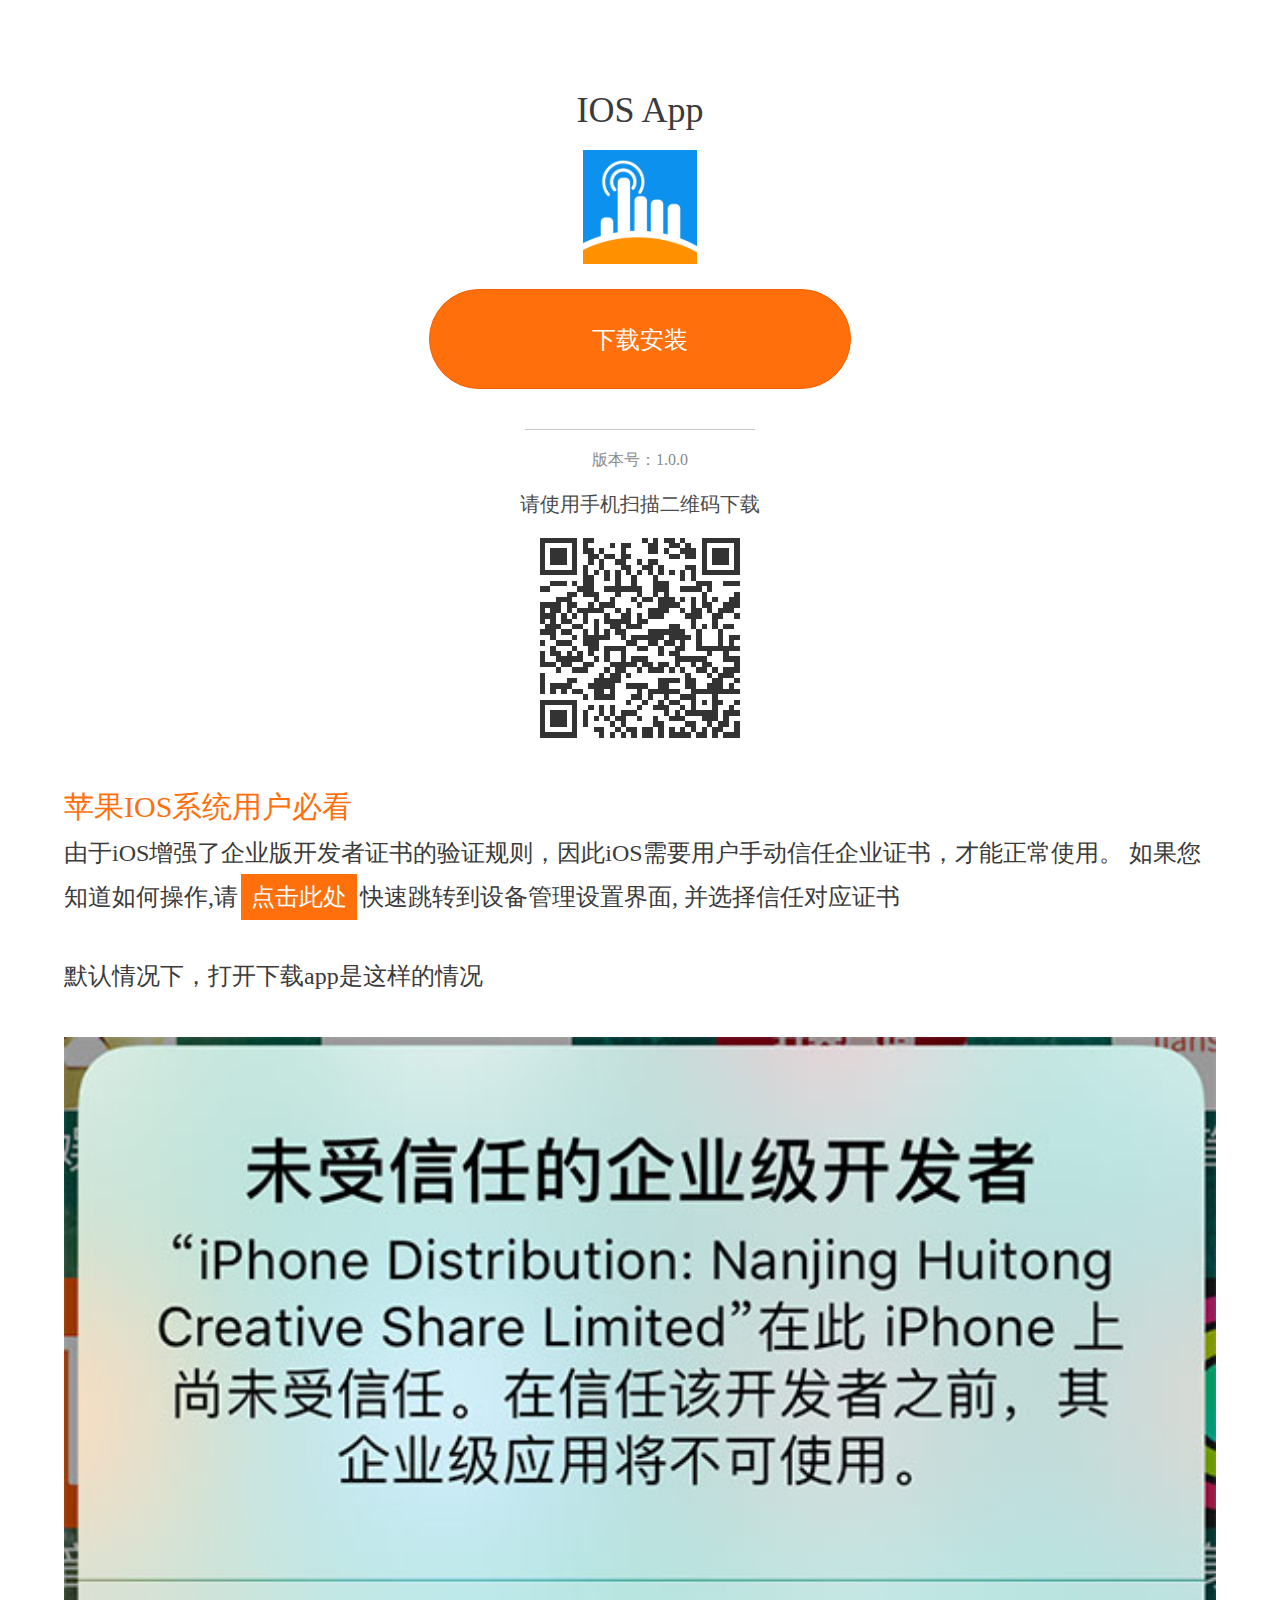
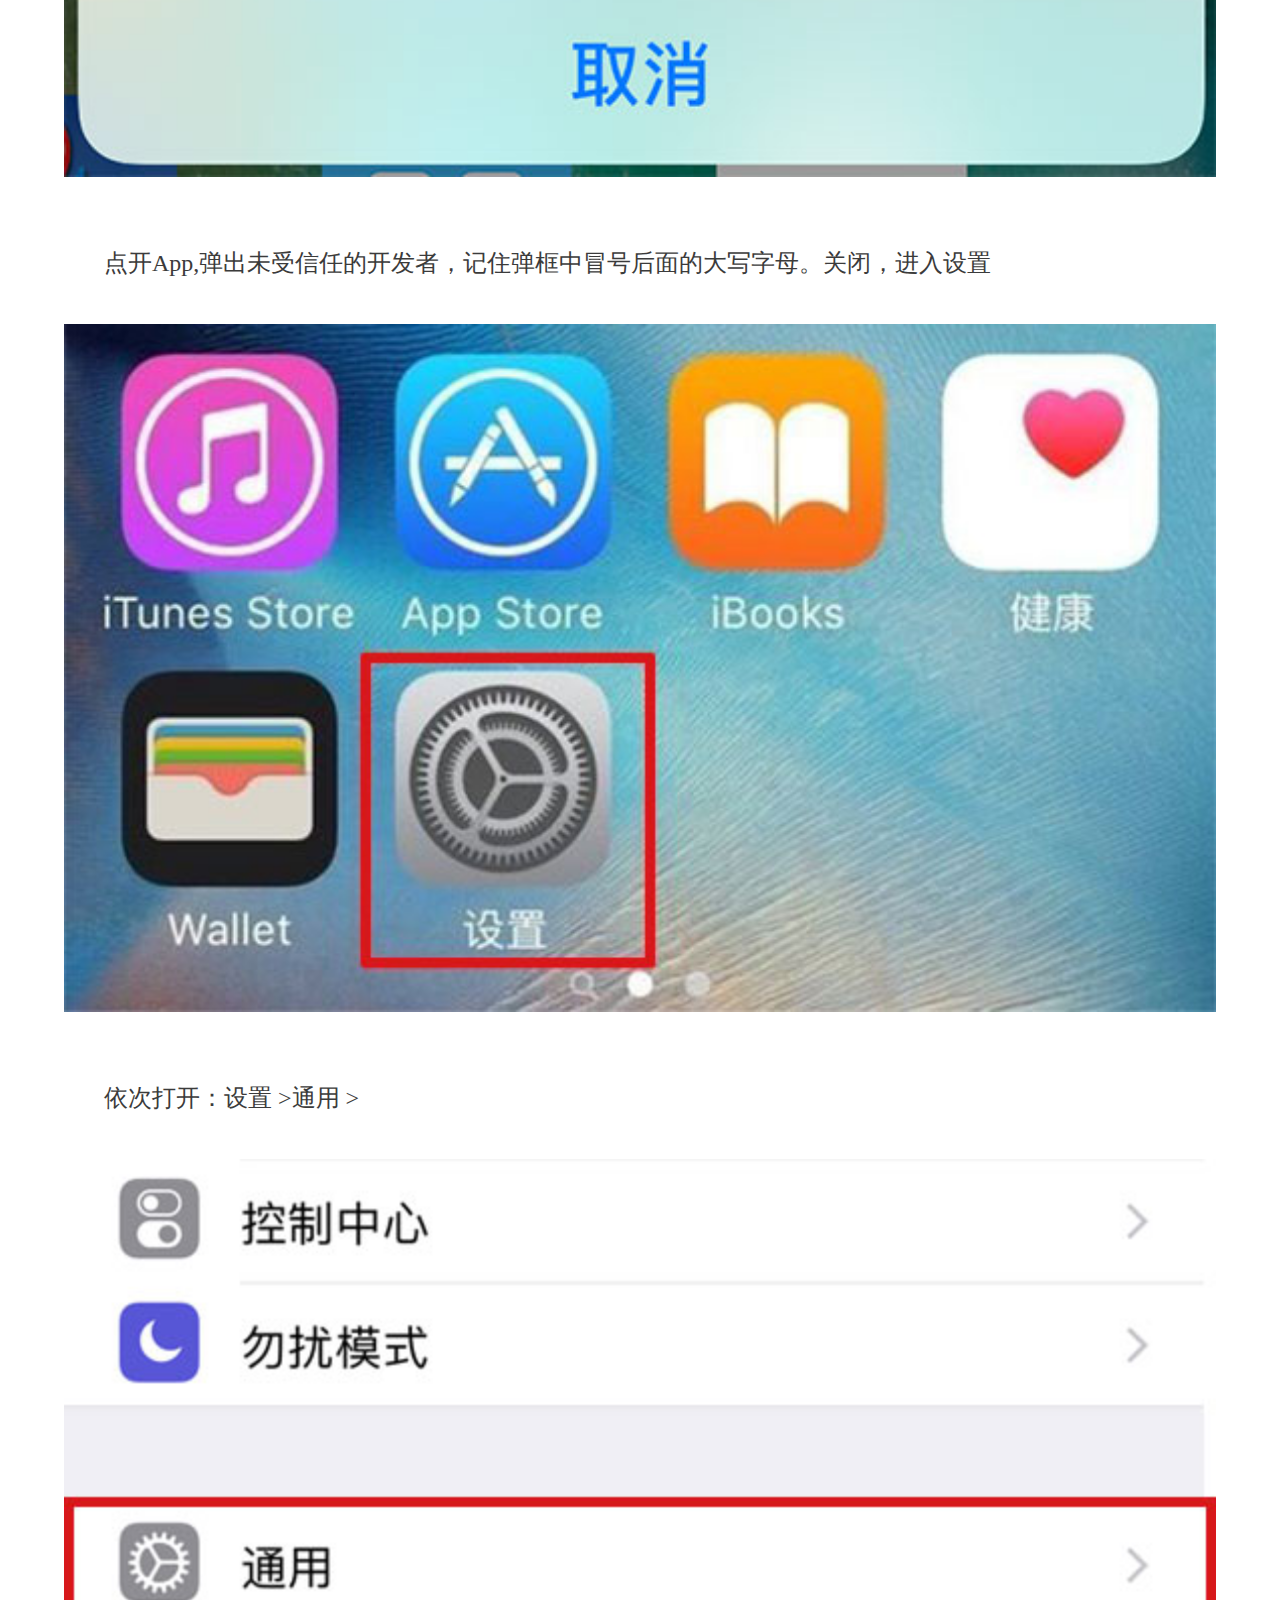
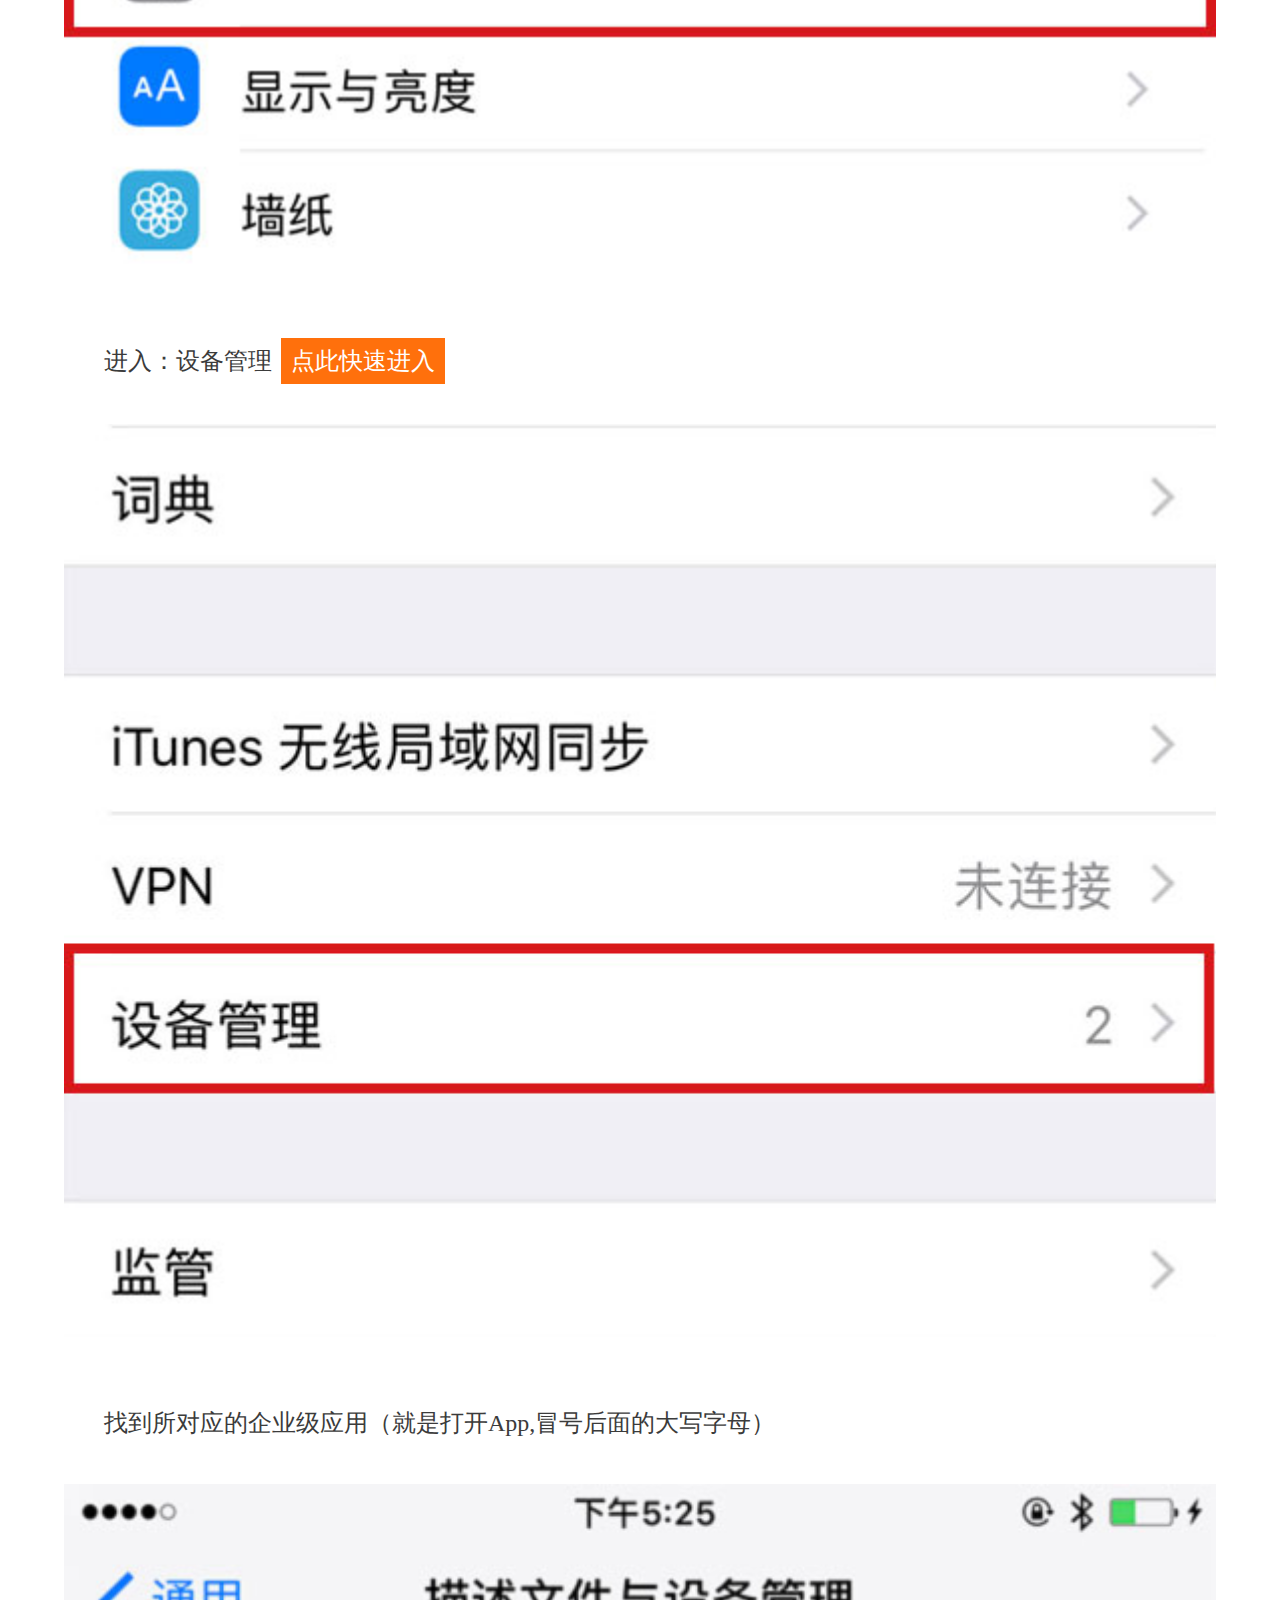
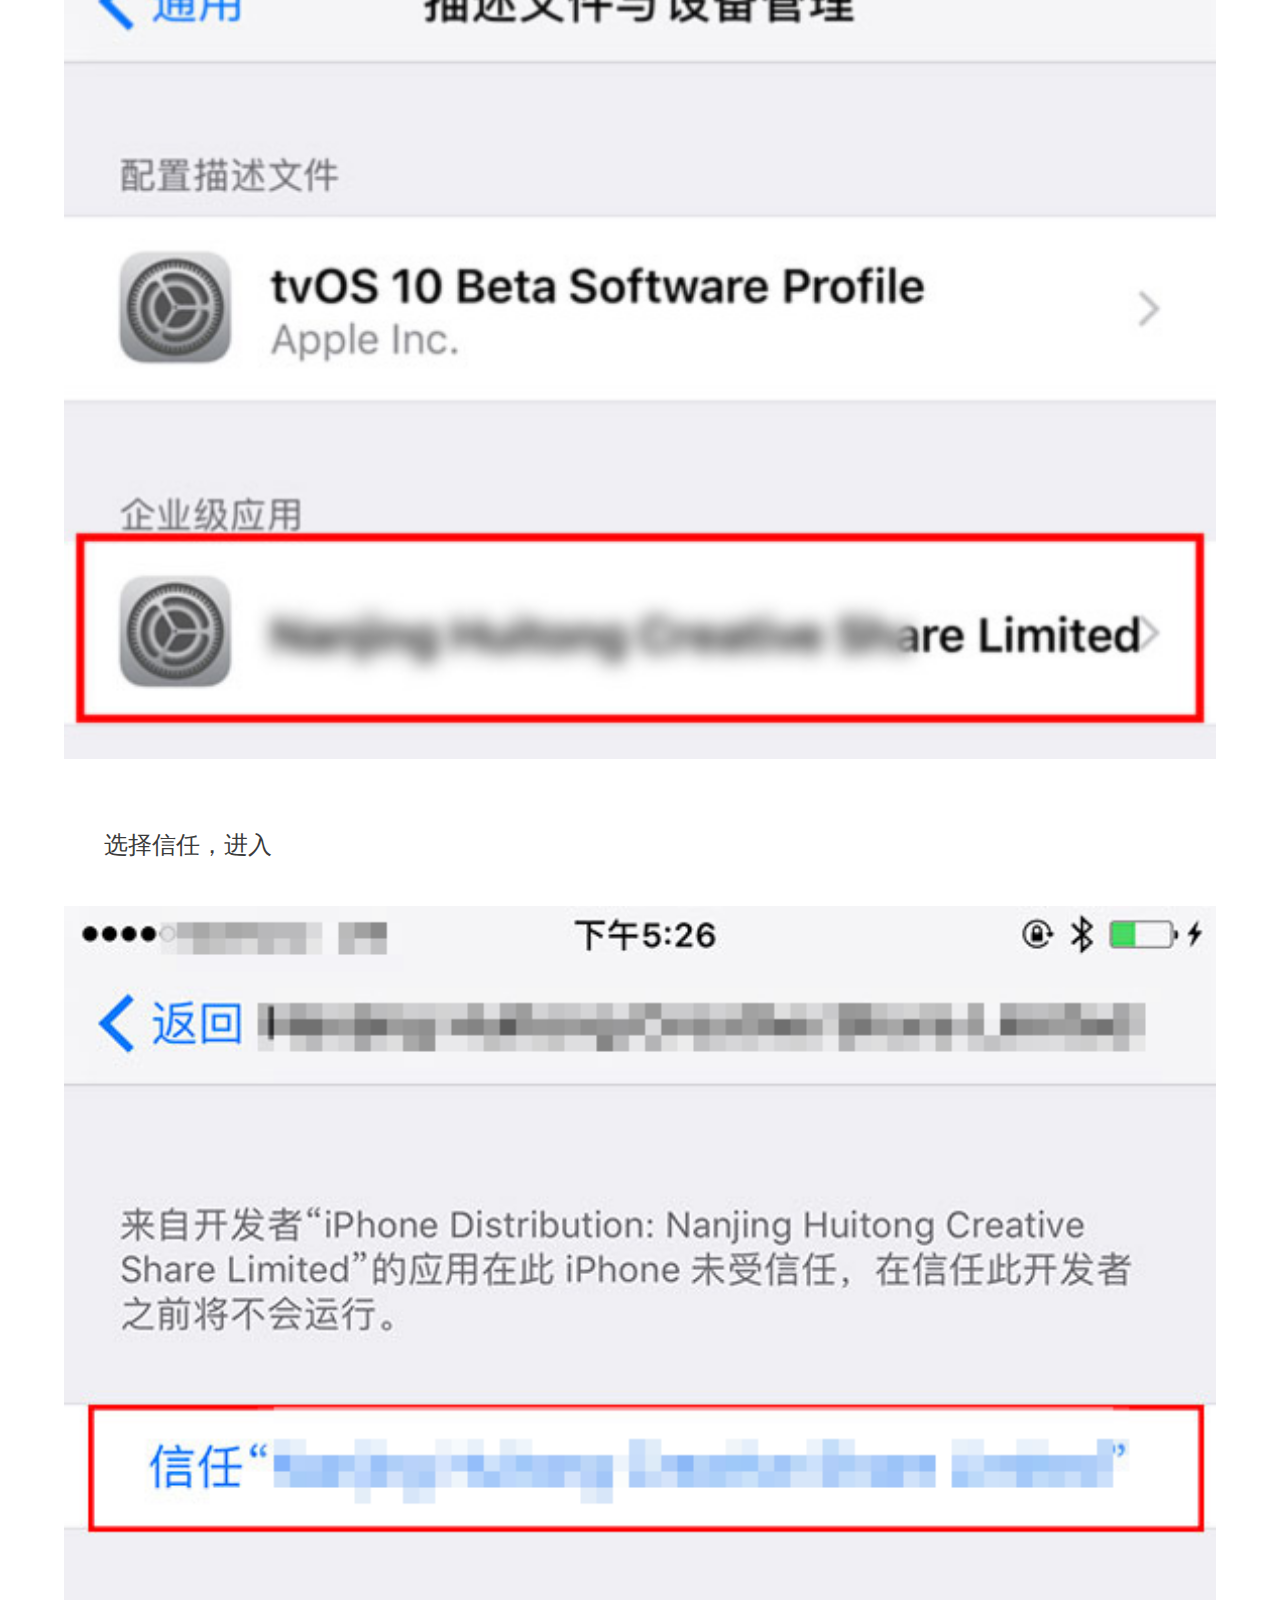
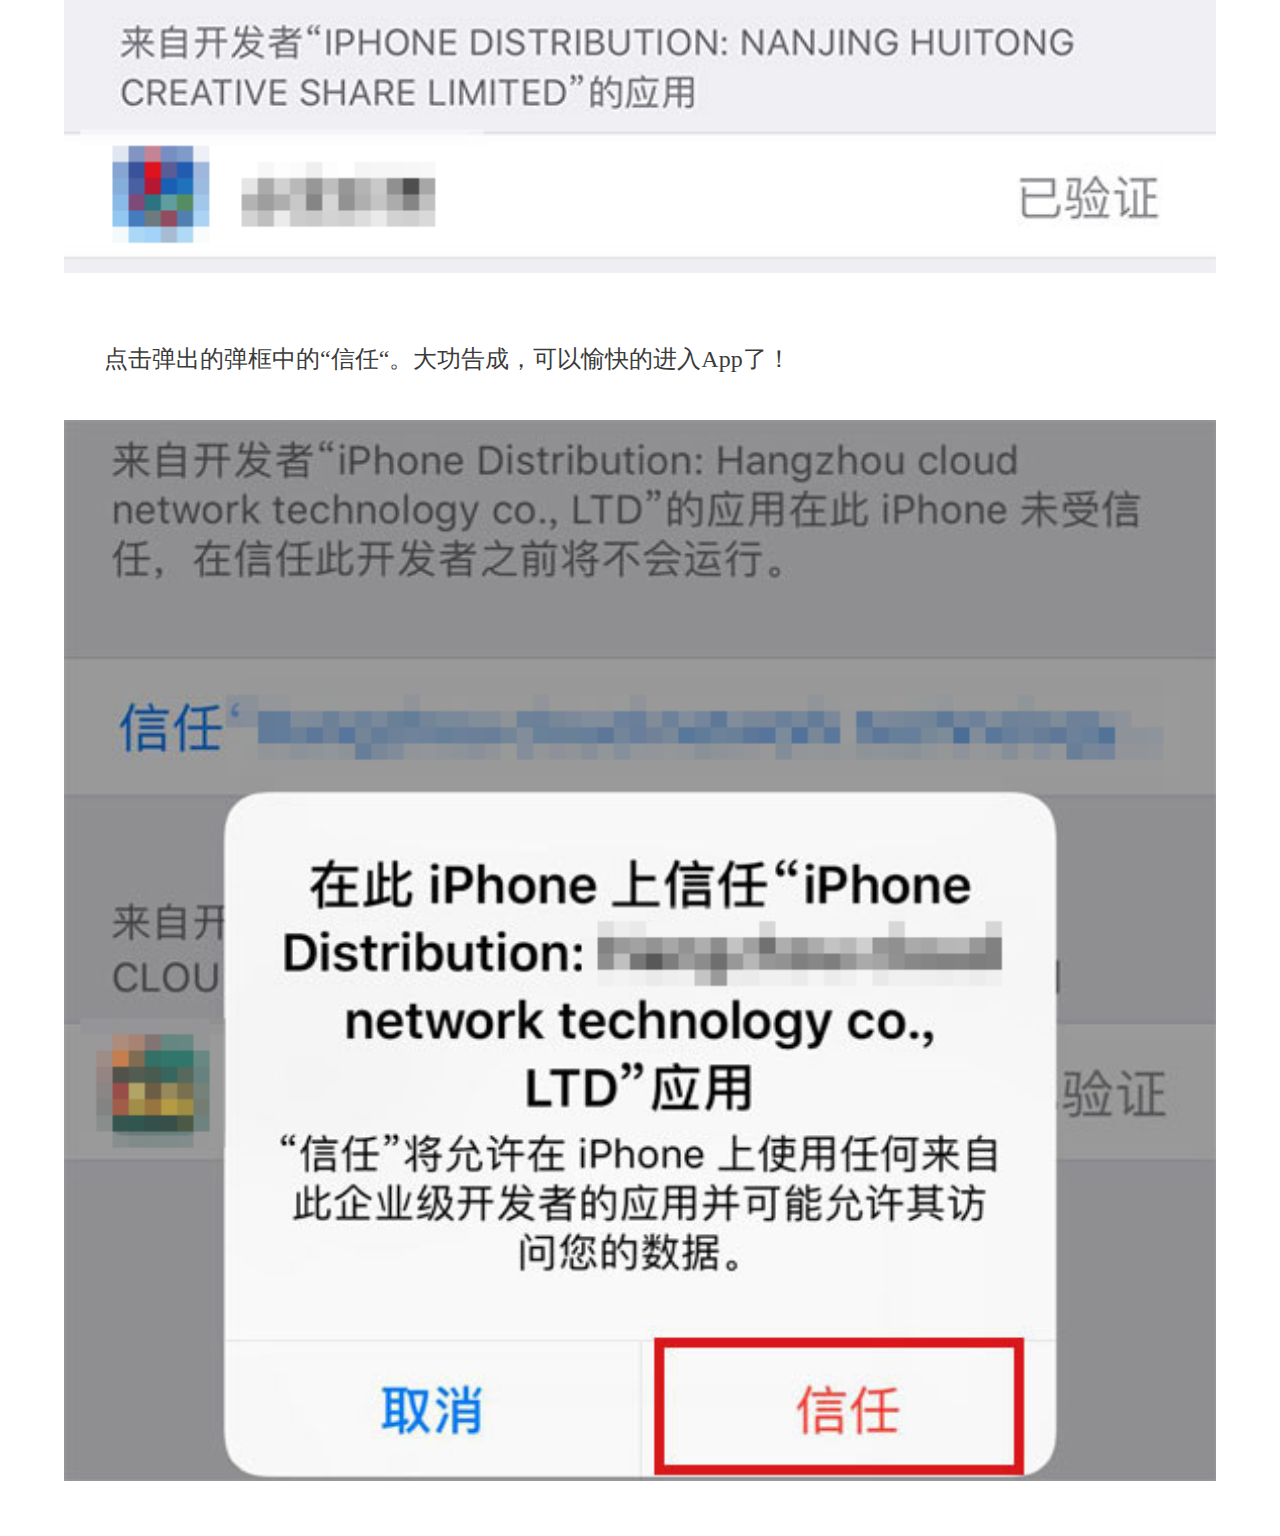
==== zz_ios/index.htm @ 08701e01 "add download page" ====
<!DOCTYPE html>
<!-- saved from url=(0063)https://github.com/apps/native/download.html?platform=dt -->
<html><head><meta http-equiv="Content-Type" content="text/html; charset=UTF-8">
        
        <meta name="viewport" content="width=device-width,initial-scale=1.0, minimum-scale=1.0, maximum-scale=1.0, user-scalable=no">
        <meta content="telephone=no" name="format-detection">
        <title>APP 下载</title>
        <meta name="applicable-device" content="mobile">
        <link href="./appdl_files/style.css" rel="stylesheet">
    </head>
<body>
	<div id="wrap">
    	<div id="top" class="top" style="display: none;"><img src="./appdl_files/top_img.jpg" width="100%"></div>
    	<div class="cont">
       	  <h1 id="name">IOS App</h1>
            <div class="logo"><img id="icon_img" src="./appdl_files/logo.png" width="100%"></div>
            <a id="download-btn" href="itms-services://?action=download-manifest&amp;url=manifest.plist" class="download">下载安装</a>
            <div class="verinfo" id="verinfo" style="display: block">版本号：1.0.0</div>

            <div id="pc" style="display: none">
                <h3>请使用手机扫描二维码下载</h3>
                <div class="qrcode" id="qrcode" title="location">

                <canvas width="200" height="200" style="display: none;"></canvas><img src="" style="display: block;"></div>
            </div>
            
            <div class="bz" id="ios_tip" style="display: block;">
            	<div class="bz_title">苹果IOS系统用户必看</div>
                <p>由于iOS增强了企业版开发者证书的验证规则，因此iOS需要用户手动信任企业证书，才能正常使用。

                    如果您知道如何操作,请<a class="trust-link" href="setting.mobileprovision">点击此处</a>快速跳转到设备管理设置界面, 并选择信任对应证书
                </p>
                <br>
                <p>默认情况下，打开下载app是这样的情况</p>
                <div class="bz_img"><img src="./appdl_files/1.jpg" width="100%"></div>
                <p><i>1</i>点开App,弹出未受信任的开发者，记住弹框中冒号后面的大写字母。关闭，进入设置</p>
                <div class="bz_img"><img src="./appdl_files/01.jpg" width="100%"></div>
                <p><i>2</i>依次打开：设置 &gt;通用 &gt;</p>
                <div class="bz_img"><img src="./appdl_files/2.jpg" width="100%"></div>
                <p><i>3</i>进入：设备管理 <a class="trust-link" href="setting.mobileprovision">点此快速进入</a></p>
                <div class="bz_img"><img src="./appdl_files/3.jpg" width="100%"></div>
                <p><i>4</i>找到所对应的企业级应用（就是打开App,冒号后面的大写字母）</p>
                <div class="bz_img"><img src="./appdl_files/4.jpg" width="100%"></div>
                <p><i>5</i>选择信任，进入</p>
                <div class="bz_img"><img src="./appdl_files/5.jpg" width="100%"></div>
                <p><i>6</i>点击弹出的弹框中的“信任“。大功告成，可以愉快的进入App了！</p>
                <div class="bz_img"><img src="./appdl_files/6.jpg" width="100%"></div>
                </div>
            </div>
        	
        </div>
    	
      
      
     
<script type="text/javascript">

//页面解析到当前为止所有的script标签

function getPath(){
var js = document.scripts;
//js[js.length - 1] 就是当前的js文件的路径
js = js[js.length - 1].src.substring(0, js[js.length - 1].src.lastIndexOf("/"));
//输出当前js文件所在的目录
console.info(js);
 
}


var $id = function(id) { return document.getElementById(id) }
var isTouchDevice = function() {  return 'ontouchstart' in window || 'onmsgesturechange' in window; }
window.onload = function(){
  var btn = $id("download-btn");
  var el_h1 = $id('name')
  var el_icon = $id('icon_img')
  var el_verinfo = $id('verinfo')
  var ua = navigator.userAgent.toLowerCase();
  var bIsIpad = ua.match(/ipad/i) == "ipad";
  var bIsIpod = ua.match(/ipod/i) == "ipod";
  var bIsIphoneOs = ua.match(/iphone os/i) == "iphone os";
  var bIsAndroid = ua.match(/android/i) == "android";
  var bIsWM = ua.match(/windows mobile/i) == "windows mobile";

  var urlPath = getPath();

  var params = (function() {
      var p = {}
      location.search.substring(1).split('&').forEach(function(pair) {
          var k_v = pair.split('=')
          p[k_v[0]] = k_v[1]
      })
      return p
  })()

   // el_icon.setAttribute('src', 'platform/' + params.platform + '/logo.png')

    var dl_url = ''
    if (bIsIpod || bIsIpad || bIsIphoneOs) {
        var dl_url = "itms-services://?action=download-manifest&url=" + urlPath + "/manifest.plist";
        $id('ios_tip').style.display = 'block'
    } else  {
        var dl_url = urlPath + "/manifest.apk"
    }

    btn.setAttribute("href", dl_url)
    if(params.download) {
        location.href = dl_url
    }

    if (navigator.userAgent.indexOf('MicroMessenger') <= -1) {
        $id('top').style.display="none";
    } else {
        if (bIsIpod || bIsIpad || bIsIphoneOs) {
            //location.href = 'QQ 应用宝链接'
        }
    }

    if(!isTouchDevice()) {
        $id('pc').style.display = 'block';
    }

    var xhr = new XMLHttpRequest();
    xhr.open('GET', 'platform/'+ params.platform +'/version.json');
    xhr.setRequestHeader('Content-Type', 'application/json');
    xhr.onload = function() {
        if (xhr.status === 200) {
            var cpInfo = JSON.parse(xhr.responseText);
            el_h1.innerHTML = cpInfo.name
            el_verinfo.innerHTML = '版本号：' + (bIsAndroid ? cpInfo.android : cpInfo.ios)
        }
    };
   // xhr.send();
}
</script>

<script src="./appdl_files/qrcode.min.js"></script>
<script>
    var qrcode = new QRCode($id('qrcode'), {
        text: location.href,
        width: 200,
        height: 200,
        colorDark : "#333333",
        colorLight : "#ffffff"
    });
</script> 

 

</body></html>
---- zz_ios/appdl_files/style.css ----
/* CSS Document */
html,body,h1,h2,h3,h4,h5,h6,p,dl,dt,dd,ol,ul,li,form,table,tr,th,td {margin:0px;padding:0px;}
body{overflow-y:scroll; *overflow-y:auto; background-color:#fff;}
body,input,textarea,select{font-family:"Microsoft YaHei","simhei";font-size:12px; color:#4b4b4b; }
input, textarea, select, button {font-size:12px;font-weight:normal;font-family:inherit}
input[type="button"],input[type="submit"],select,button {cursor:pointer}
table {border-collapse:collapse;border-spacing:0;width:100%;}
em,i,b {font-style: normal;font-weight: normal}
/*i {transition:background 0.5s linear 0s}*/
ul,ol,li,dl{list-style-type:none;}   
a {text-decoration: none;color: #333}
img {
	vertical-align: top;
	border: none 0;
	-ms-interpolation-mode: bicubic;
	margin:0;padding:0;
}
.fl{float:left;}
.fr{float:right;}
.clear{ float: none !important;
    clear: both;
    width: auto !important;
    margin: 0 auto !important;
    padding: 0 !important;
    font-size: 0;
    line-height:0; zoom:1;}

body { background:#FFF; }

#wrap{ 
    width:100%; margin:0 auto; min-width:320px; 
    background: url(../images/pattern.png) center 0 no-repeat;
    background-size: 100% auto;
}
.cont{ width:90%; margin:0 auto; padding-top: 80px; min-height: 800px; }
.top{ width:100%; height:auto;}
h1{ font-size:22px; color:#3b3b3b; line-height:30px; text-align:center; font-weight:normal; padding-top:15px;}

.bz {
    padding-top: 30px;
}

.verinfo {
    width: 230px;
    border-top: 1px solid #CCC;
    margin: 0 auto;
    padding-top: 20px;
    color: #8a8a8a !important;
    font-size: 16px;
    text-align: center;
}

#pc {
    width: 400px;
    margin: 20px auto;
    text-align: center;
}

#pc h3 {
    font-size: 20px;
    font-weight: normal;
}

#pc .qrcode {
    display: inline-block;
    width: 200px;
    margin-top: 20px;
}


@media only screen and (max-width: 370px){/*当屏幕尺寸小于370px时，应用下面的CSS样式*/
h1{ font-size:18px; padding-top:5px;}
.cont p{ color:#3b3b3b; font-size:14px; line-height:20px;}
.logo{ width:20%; height:auto;  margin:0 auto; padding:10px 0;}
.cont a.download{ width:80%; height:42px; background:#ff700c; border:1px solid #f75e01; color:#fff; line-height:44px; border-radius:100px; display:block; font-size:18px; text-align:center; margin:0 auto; margin-bottom:20px;}
.bz_title{ font-size:18px; color:#ff700c; line-height:26px;}
.bz p{ color:#3b3b3b; font-size:14px; line-height:22px;}
.bz_img{ width:100%; height:auto; margin:10px 0 25px 0; display:block;}
.bz p i{ background:url(../images/xh_icon.png) no-repeat;  width:20px; height:20px; line-height:20px;  background-size:cover; color:#fff;  text-align:center; font-size:14px; display:block; float:left; margin-right:5px;}
}


@media only screen and (min-width: 375px) and (max-width: 768px){ /*当屏幕尺寸在375px和768px之间时，应用下面的CSS
样式*/
h1{font-size:30px; color:#3b3b3b; line-height:42px; text-align:center; font-weight:normal; padding-top:25px;}
.cont p{ color:#3b3b3b; font-size:20px; line-height:36px; }
.logo{ width:20%; height:auto; margin:0 auto;padding:15px 0;}
.cont a.download{ width:80%; height:50px; background:#ff700c; border:1px solid #f75e01; color:#fff; line-height:50px; border-radius:100px; display:block; font-size:20px; text-align:center; margin:0 auto; margin-bottom:30px;}
.bz_title{ font-size:25px; color:#ff700c; line-height:26px;}
.bz p{ color:#3b3b3b; font-size:20px; line-height:36px;}
.bz_img{ width:100%; height:auto; margin:15px 0 30px 0; display:block;}
.bz p i{ background:url(../images/xh_icon.png) no-repeat;  width:24px; height:24px; line-height:24px; margin-top:6px;  background-size:cover; color:#fff;  text-align:center; font-size:14px; display:block; float:left; margin-right:5px;}
}

@media only screen and (min-width: 768px) { /*当屏幕尺寸大于768px时，应用下面的CSS样式*/
h1{ font-size:36px;}
.cont p{ color:#3b3b3b; font-size:24px;line-height:42px; padding-top:10px;}
.logo{ width:114px; height:114px; margin:0 auto; padding:25px 0;}
.cont a.download{ width:420px; height:98px; background:#ff700c; border:1px solid #f75e01; color:#fff; line-height:100px; border-radius:100px; display:block; font-size:24px; text-align:center; margin:0 auto; margin-bottom:40px;}
.bz_title{font-size:30px; color:#ff700c; line-height:30px;}
.bz p{ color:#3b3b3b; font-size:24px; line-height:42px; padding:10px 0;}
.bz_img{ width:100%; height:auto; margin:30px 0 55px 0; display:block;}
.bz p i{ background:url(../images/xh_icon.png) no-repeat; width:32px; height:32px; color:#fff; line-height:32px; text-align:center; font-size:18px; display:block; float:left; margin-right:8px;}

}



.trust-link {
    display: inline-block;
    background: #ff700c;
    padding: 2px 10px;
    margin: 0 3px;
    color: #FFF;
}
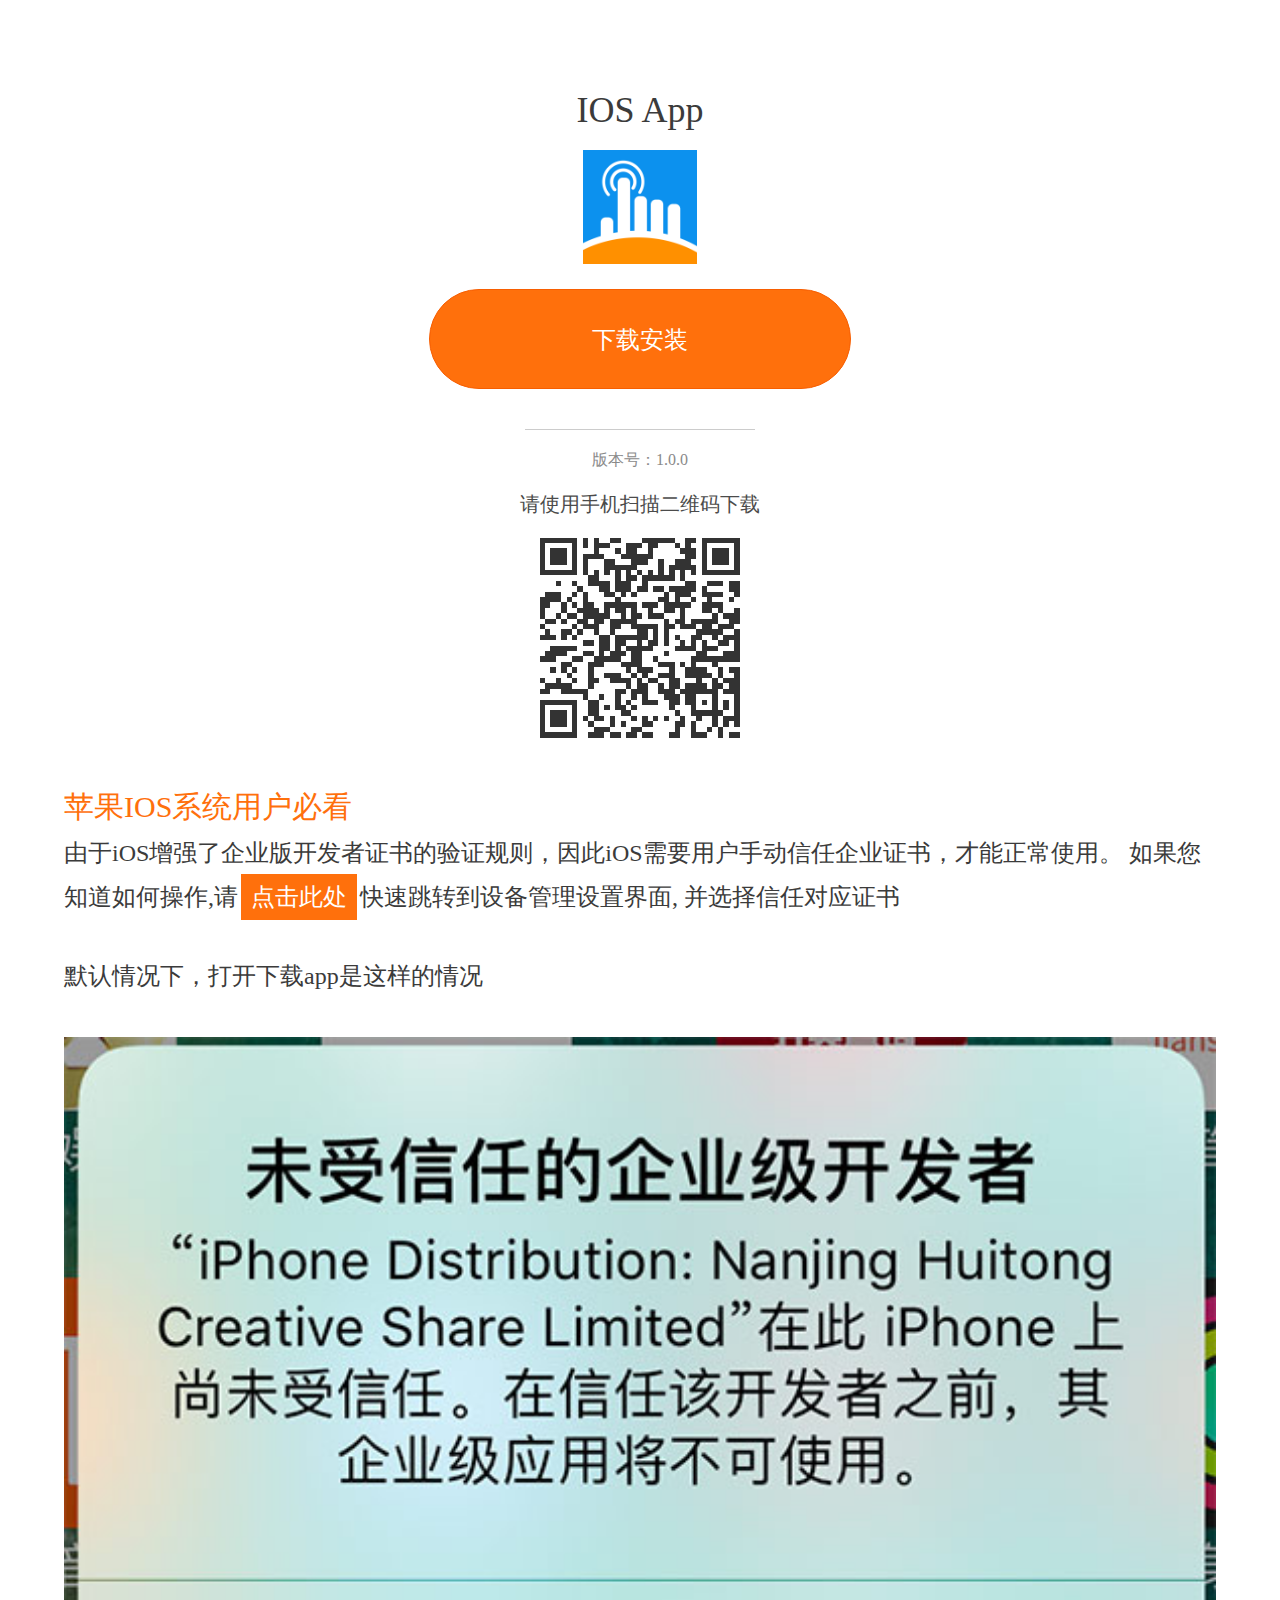
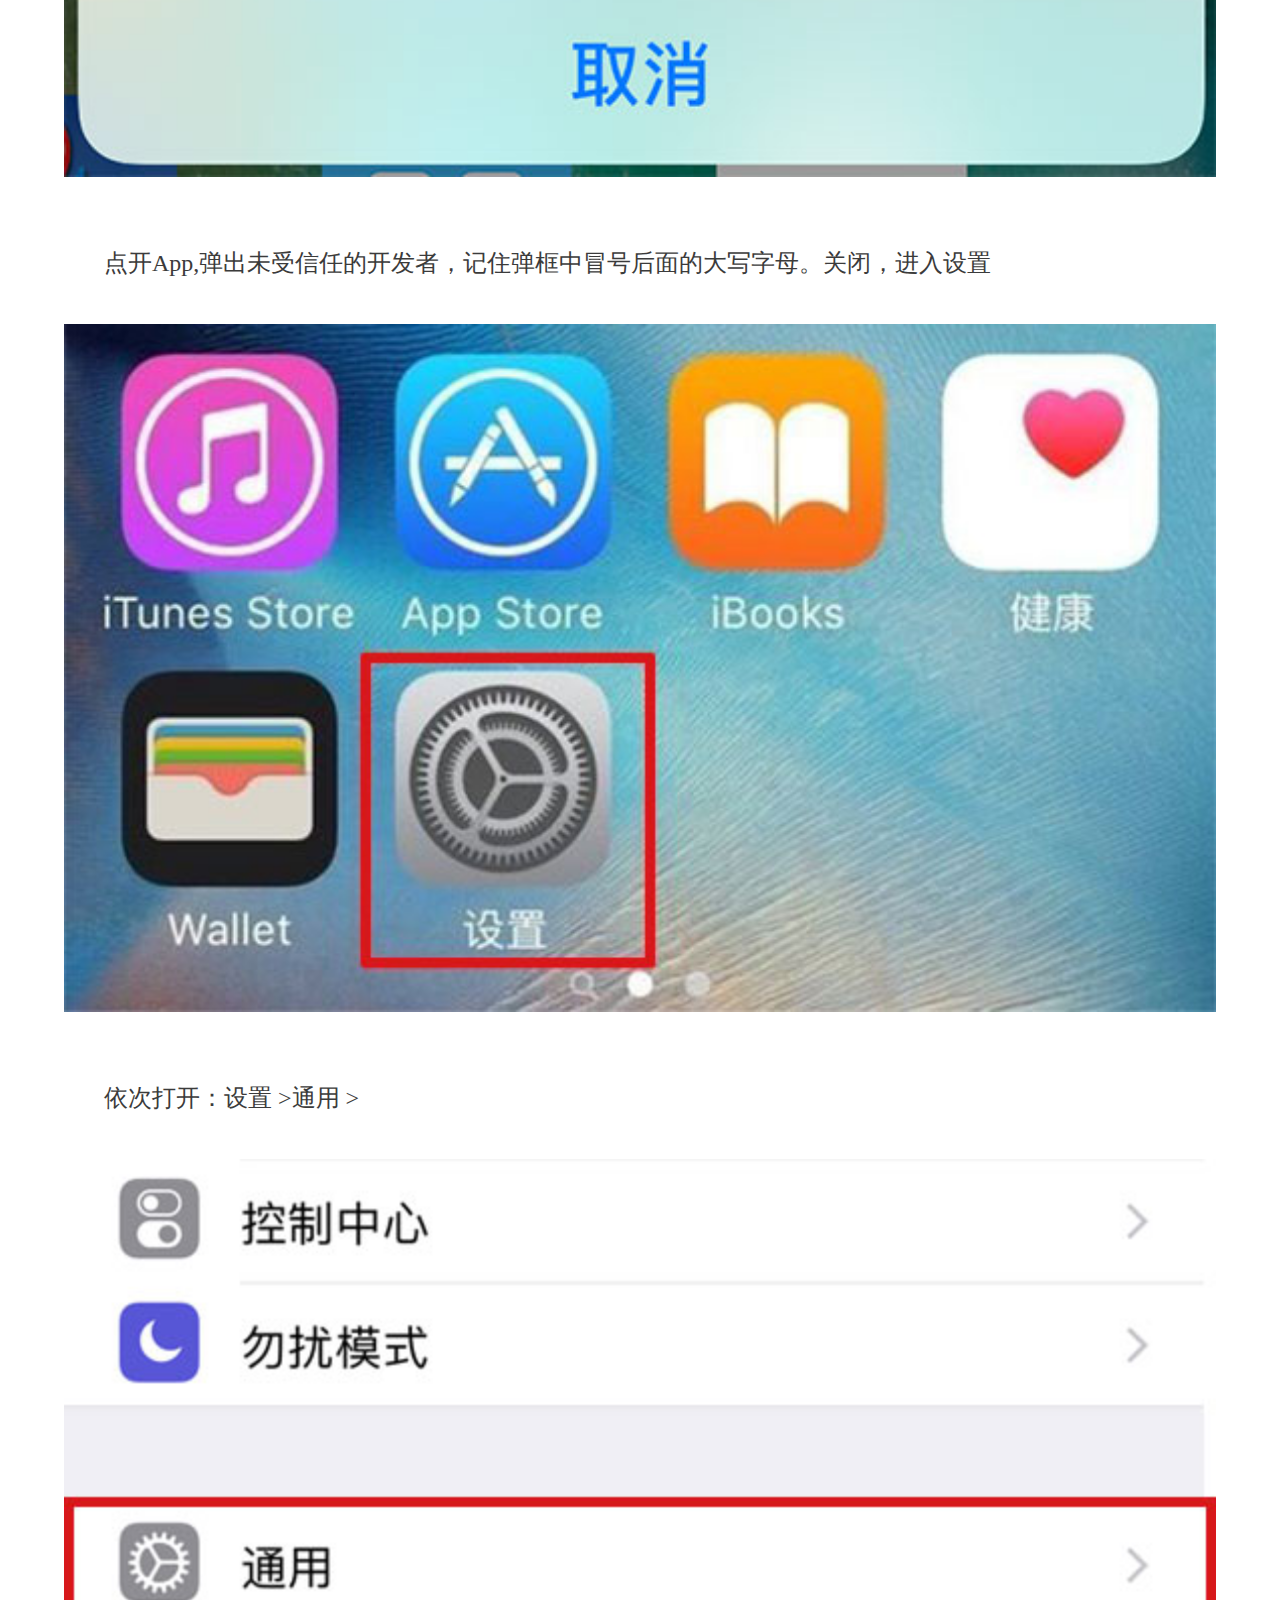
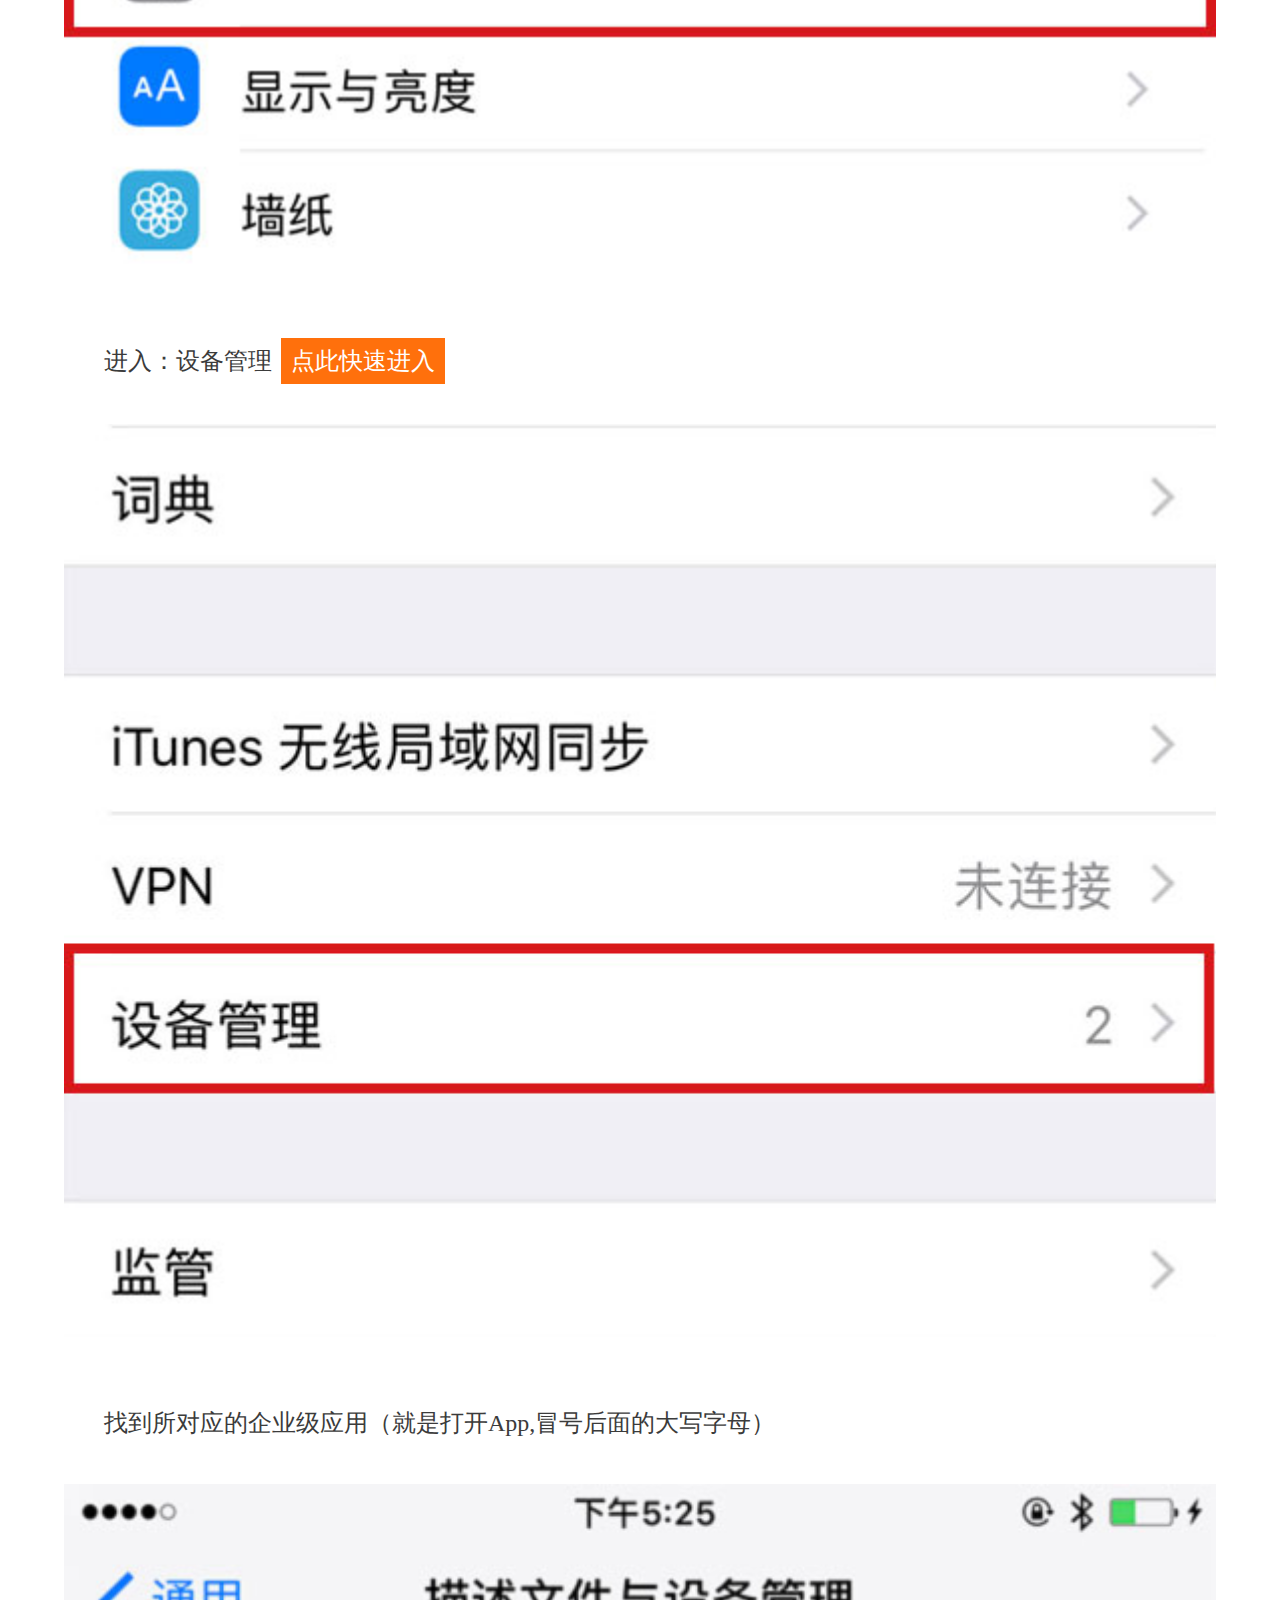
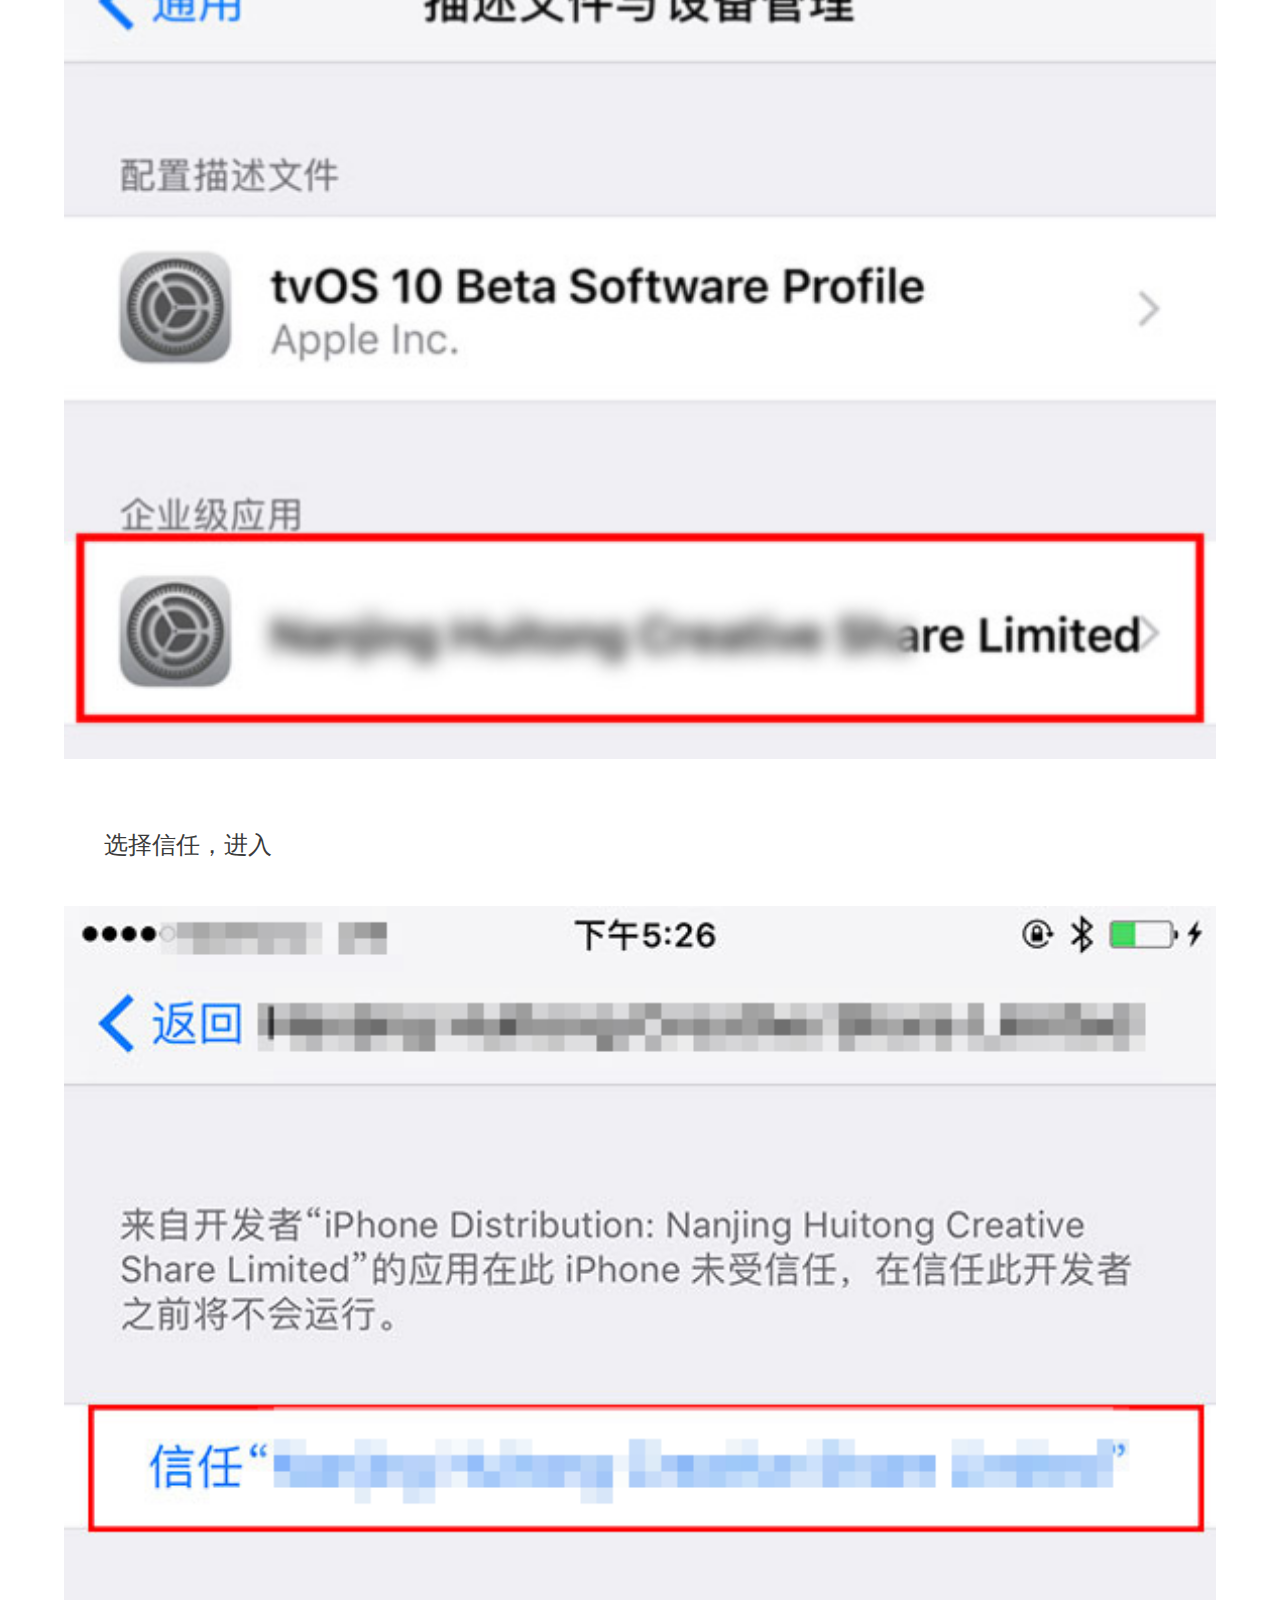
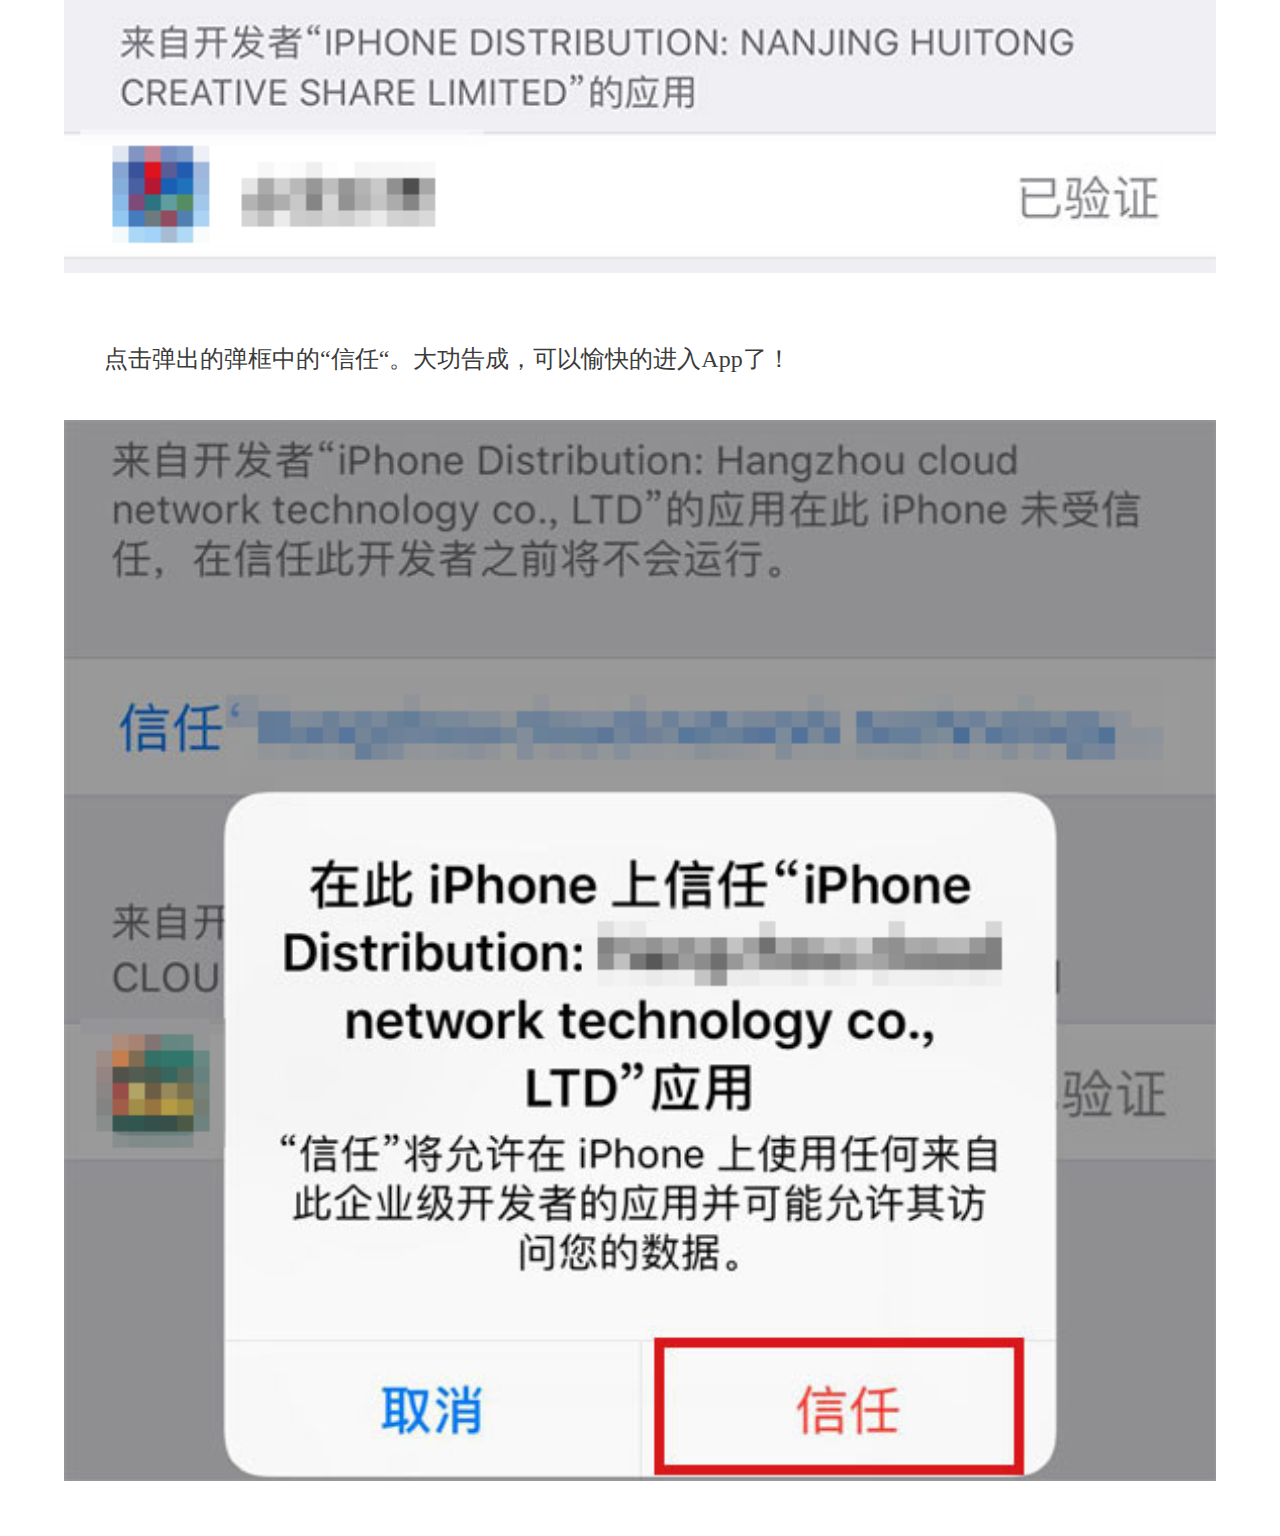
==== commit 296237e8: "update" ====
--- a/zz_ios/index.htm
+++ b/zz_ios/index.htm
@@ -1,19 +1,19 @@
 <!DOCTYPE html>
-<!-- saved from url=(0063)https://github.com/apps/native/download.html?platform=dt -->
+
 <html><head><meta http-equiv="Content-Type" content="text/html; charset=UTF-8">
         
         <meta name="viewport" content="width=device-width,initial-scale=1.0, minimum-scale=1.0, maximum-scale=1.0, user-scalable=no">
         <meta content="telephone=no" name="format-detection">
         <title>APP 下载</title>
         <meta name="applicable-device" content="mobile">
-        <link href="./appdl_files/style.css" rel="stylesheet">
+        <link href="./res/style.css" rel="stylesheet">
     </head>
 <body>
 	<div id="wrap">
-    	<div id="top" class="top" style="display: none;"><img src="./appdl_files/top_img.jpg" width="100%"></div>
+    	<div id="top" class="top" style="display: none;"><img src="./res/top_img.jpg" width="100%"></div>
     	<div class="cont">
        	  <h1 id="name">IOS App</h1>
-            <div class="logo"><img id="icon_img" src="./appdl_files/logo.png" width="100%"></div>
+            <div class="logo"><img id="icon_img" src="./res/logo.png" width="100%"></div>
             <a id="download-btn" href="itms-services://?action=download-manifest&amp;url=manifest.plist" class="download">下载安装</a>
             <div class="verinfo" id="verinfo" style="display: block">版本号：1.0.0</div>
 
@@ -32,19 +32,19 @@
                 </p>
                 <br>
                 <p>默认情况下，打开下载app是这样的情况</p>
-                <div class="bz_img"><img src="./appdl_files/1.jpg" width="100%"></div>
+                <div class="bz_img"><img src="./res/1.jpg" width="100%"></div>
                 <p><i>1</i>点开App,弹出未受信任的开发者，记住弹框中冒号后面的大写字母。关闭，进入设置</p>
-                <div class="bz_img"><img src="./appdl_files/01.jpg" width="100%"></div>
+                <div class="bz_img"><img src="./res/01.jpg" width="100%"></div>
                 <p><i>2</i>依次打开：设置 &gt;通用 &gt;</p>
-                <div class="bz_img"><img src="./appdl_files/2.jpg" width="100%"></div>
+                <div class="bz_img"><img src="./res/2.jpg" width="100%"></div>
                 <p><i>3</i>进入：设备管理 <a class="trust-link" href="setting.mobileprovision">点此快速进入</a></p>
-                <div class="bz_img"><img src="./appdl_files/3.jpg" width="100%"></div>
+                <div class="bz_img"><img src="./res/3.jpg" width="100%"></div>
                 <p><i>4</i>找到所对应的企业级应用（就是打开App,冒号后面的大写字母）</p>
-                <div class="bz_img"><img src="./appdl_files/4.jpg" width="100%"></div>
+                <div class="bz_img"><img src="./res/4.jpg" width="100%"></div>
                 <p><i>5</i>选择信任，进入</p>
-                <div class="bz_img"><img src="./appdl_files/5.jpg" width="100%"></div>
+                <div class="bz_img"><img src="./res/5.jpg" width="100%"></div>
                 <p><i>6</i>点击弹出的弹框中的“信任“。大功告成，可以愉快的进入App了！</p>
-                <div class="bz_img"><img src="./appdl_files/6.jpg" width="100%"></div>
+                <div class="bz_img"><img src="./res/6.jpg" width="100%"></div>
                 </div>
             </div>
         	
@@ -133,7 +133,7 @@
 }
 </script>
 
-<script src="./appdl_files/qrcode.min.js"></script>
+<script src="./res/qrcode.min.js"></script>
 <script>
     var qrcode = new QRCode($id('qrcode'), {
         text: location.href,
--- a/zz_ios/res/style.css
+++ b/zz_ios/res/style.css
@@ -0,0 +1,128 @@
+/* CSS Document */
+html,body,h1,h2,h3,h4,h5,h6,p,dl,dt,dd,ol,ul,li,form,table,tr,th,td {margin:0px;padding:0px;}
+body{overflow-y:scroll; *overflow-y:auto; background-color:#fff;}
+body,input,textarea,select{font-family:"Microsoft YaHei","simhei";font-size:12px; color:#4b4b4b; }
+input, textarea, select, button {font-size:12px;font-weight:normal;font-family:inherit}
+input[type="button"],input[type="submit"],select,button {cursor:pointer}
+table {border-collapse:collapse;border-spacing:0;width:100%;}
+em,i,b {font-style: normal;font-weight: normal}
+/*i {transition:background 0.5s linear 0s}*/
+ul,ol,li,dl{list-style-type:none;}   
+a {text-decoration: none;color: #333}
+img {
+	vertical-align: top;
+	border: none 0;
+	-ms-interpolation-mode: bicubic;
+	margin:0;padding:0;
+}
+.fl{float:left;}
+.fr{float:right;}
+.clear{ float: none !important;
+    clear: both;
+    width: auto !important;
+    margin: 0 auto !important;
+    padding: 0 !important;
+    font-size: 0;
+    line-height:0; zoom:1;}
+
+body { background:#FFF; }
+
+#wrap{ 
+    width:100%; margin:0 auto; min-width:320px; 
+    background: url(../images/pattern.png) center 0 no-repeat;
+    background-size: 100% auto;
+}
+.cont{ width:90%; margin:0 auto; padding-top: 80px; min-height: 800px; }
+.top{ width:100%; height:auto;}
+h1{ font-size:22px; color:#3b3b3b; line-height:30px; text-align:center; font-weight:normal; padding-top:15px;}
+
+.bz {
+    padding-top: 30px;
+}
+
+.verinfo {
+    width: 230px;
+    border-top: 1px solid #CCC;
+    margin: 0 auto;
+    padding-top: 20px;
+    color: #8a8a8a !important;
+    font-size: 16px;
+    text-align: center;
+}
+
+#pc {
+    width: 400px;
+    margin: 20px auto;
+    text-align: center;
+}
+
+#pc h3 {
+    font-size: 20px;
+    font-weight: normal;
+}
+
+#pc .qrcode {
+    display: inline-block;
+    width: 200px;
+    margin-top: 20px;
+}
+
+
+@media only screen and (max-width: 370px){/*当屏幕尺寸小于370px时，应用下面的CSS样式*/
+h1{ font-size:18px; padding-top:5px;}
+.cont p{ color:#3b3b3b; font-size:14px; line-height:20px;}
+.logo{ width:20%; height:auto;  margin:0 auto; padding:10px 0;}
+.cont a.download{ width:80%; height:42px; background:#ff700c; border:1px solid #f75e01; color:#fff; line-height:44px; border-radius:100px; display:block; font-size:18px; text-align:center; margin:0 auto; margin-bottom:20px;}
+.bz_title{ font-size:18px; color:#ff700c; line-height:26px;}
+.bz p{ color:#3b3b3b; font-size:14px; line-height:22px;}
+.bz_img{ width:100%; height:auto; margin:10px 0 25px 0; display:block;}
+.bz p i{ background:url(../images/xh_icon.png) no-repeat;  width:20px; height:20px; line-height:20px;  background-size:cover; color:#fff;  text-align:center; font-size:14px; display:block; float:left; margin-right:5px;}
+}
+
+
+@media only screen and (min-width: 375px) and (max-width: 768px){ /*当屏幕尺寸在375px和768px之间时，应用下面的CSS
+样式*/
+h1{font-size:30px; color:#3b3b3b; line-height:42px; text-align:center; font-weight:normal; padding-top:25px;}
+.cont p{ color:#3b3b3b; font-size:20px; line-height:36px; }
+.logo{ width:20%; height:auto; margin:0 auto;padding:15px 0;}
+.cont a.download{ width:80%; height:50px; background:#ff700c; border:1px solid #f75e01; color:#fff; line-height:50px; border-radius:100px; display:block; font-size:20px; text-align:center; margin:0 auto; margin-bottom:30px;}
+.bz_title{ font-size:25px; color:#ff700c; line-height:26px;}
+.bz p{ color:#3b3b3b; font-size:20px; line-height:36px;}
+.bz_img{ width:100%; height:auto; margin:15px 0 30px 0; display:block;}
+.bz p i{ background:url(../images/xh_icon.png) no-repeat;  width:24px; height:24px; line-height:24px; margin-top:6px;  background-size:cover; color:#fff;  text-align:center; font-size:14px; display:block; float:left; margin-right:5px;}
+}
+
+@media only screen and (min-width: 768px) { /*当屏幕尺寸大于768px时，应用下面的CSS样式*/
+h1{ font-size:36px;}
+.cont p{ color:#3b3b3b; font-size:24px;line-height:42px; padding-top:10px;}
+.logo{ width:114px; height:114px; margin:0 auto; padding:25px 0;}
+.cont a.download{ width:420px; height:98px; background:#ff700c; border:1px solid #f75e01; color:#fff; line-height:100px; border-radius:100px; display:block; font-size:24px; text-align:center; margin:0 auto; margin-bottom:40px;}
+.bz_title{font-size:30px; color:#ff700c; line-height:30px;}
+.bz p{ color:#3b3b3b; font-size:24px; line-height:42px; padding:10px 0;}
+.bz_img{ width:100%; height:auto; margin:30px 0 55px 0; display:block;}
+.bz p i{ background:url(../images/xh_icon.png) no-repeat; width:32px; height:32px; color:#fff; line-height:32px; text-align:center; font-size:18px; display:block; float:left; margin-right:8px;}
+
+}
+
+
+
+.trust-link {
+    display: inline-block;
+    background: #ff700c;
+    padding: 2px 10px;
+    margin: 0 3px;
+    color: #FFF;
+}
+
+
+
+
+
+
+
+
+
+
+
+
+
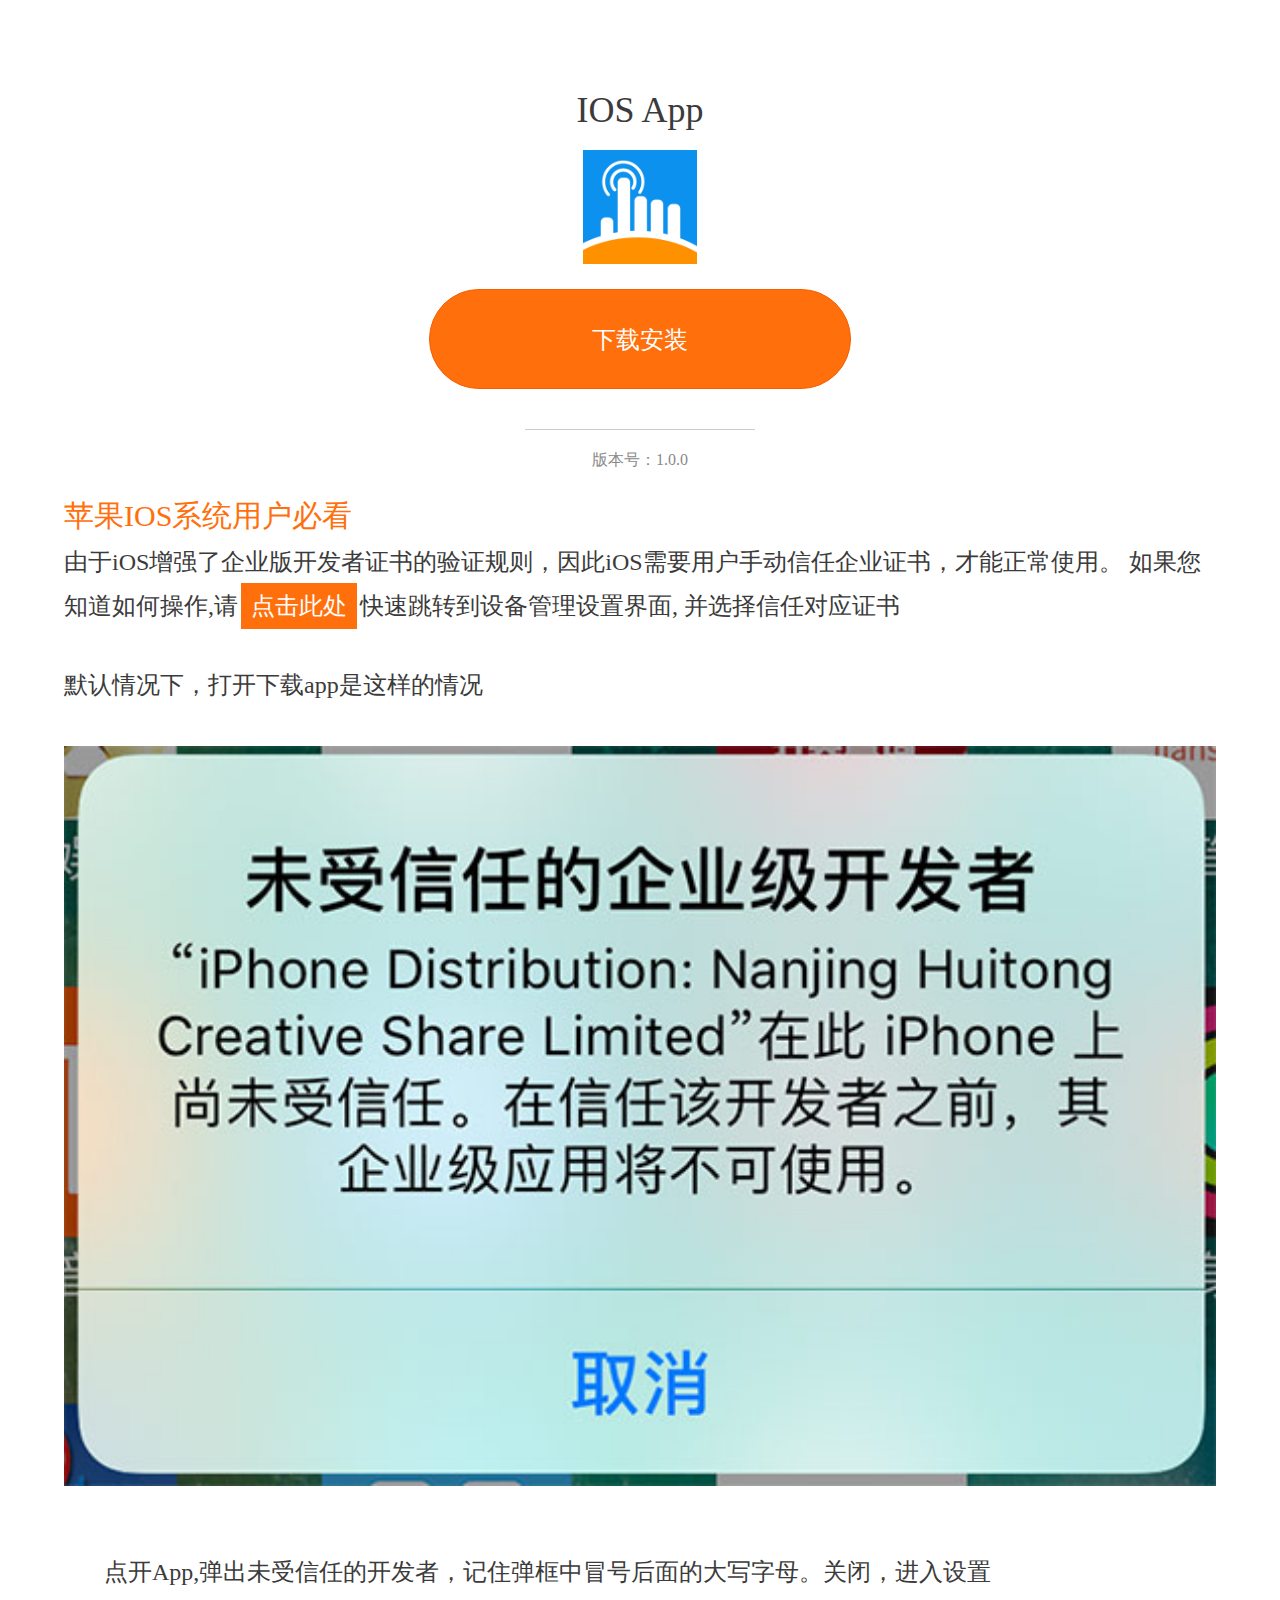
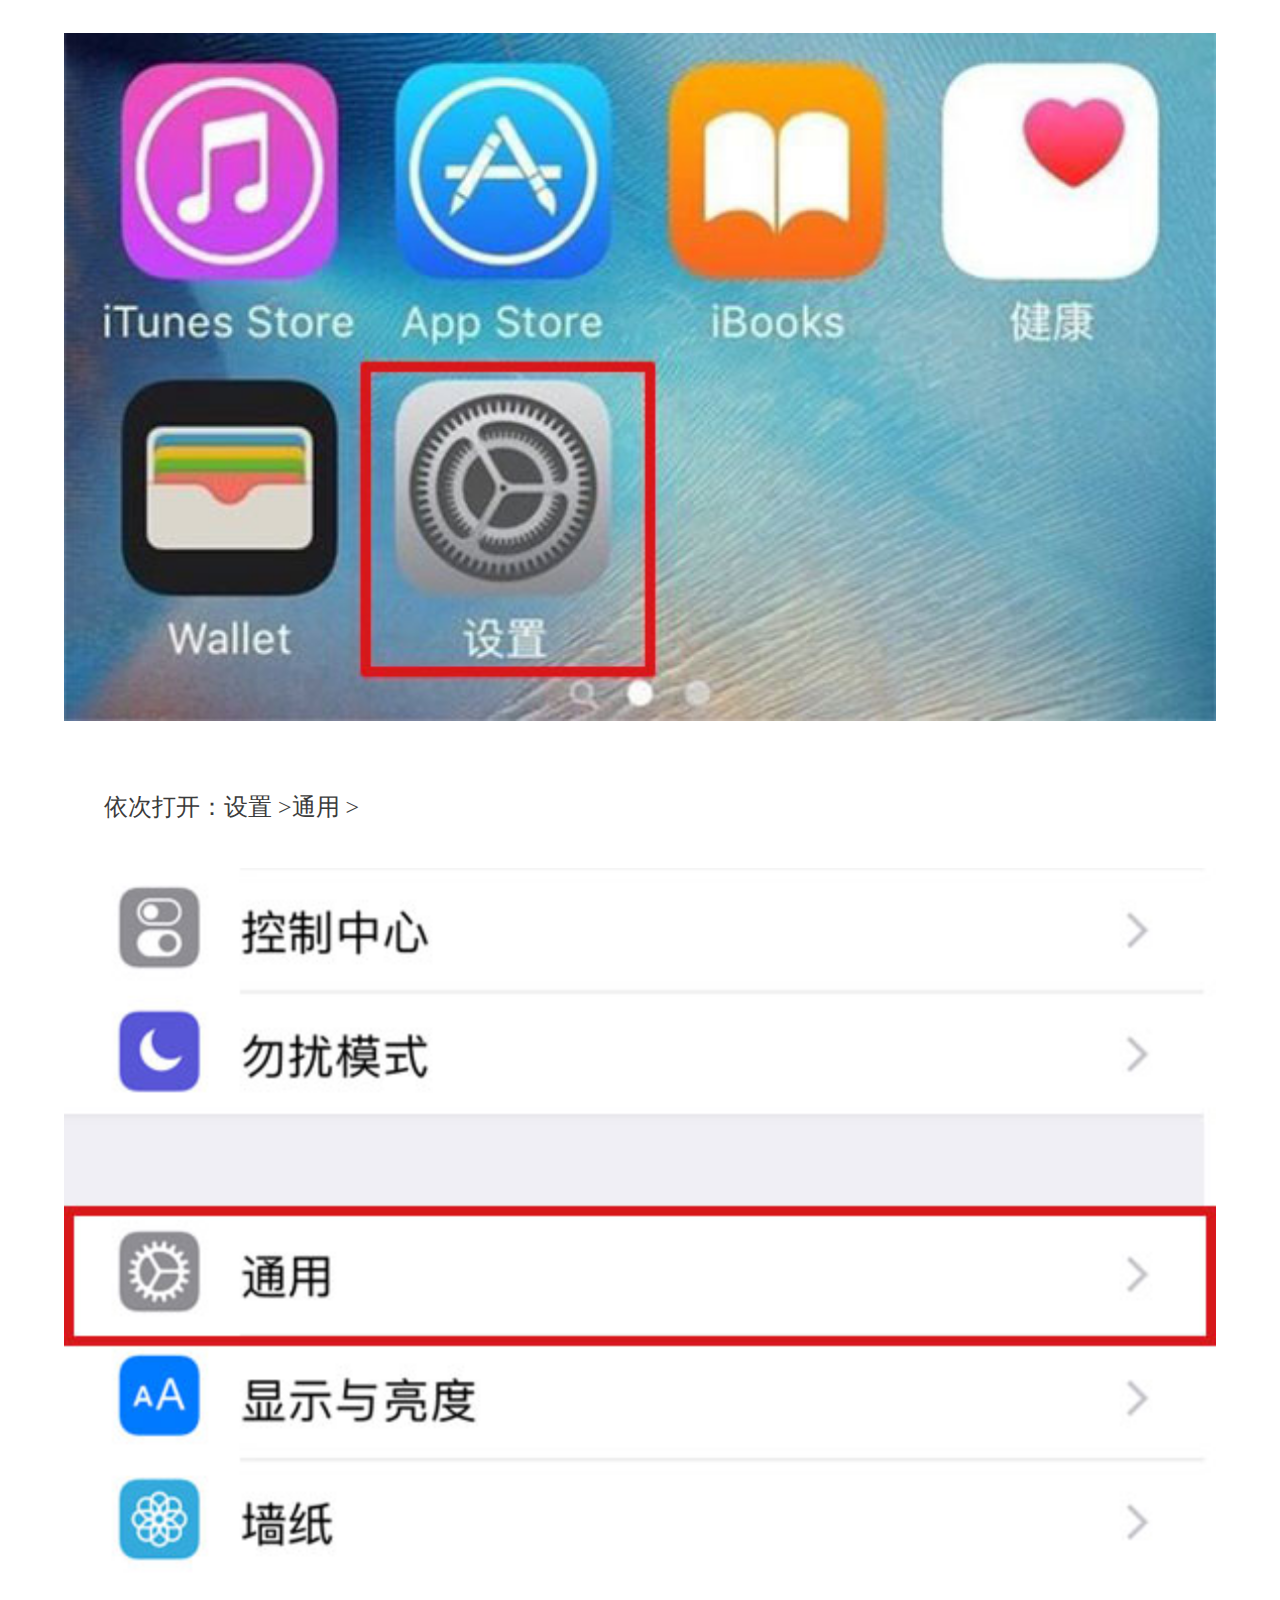
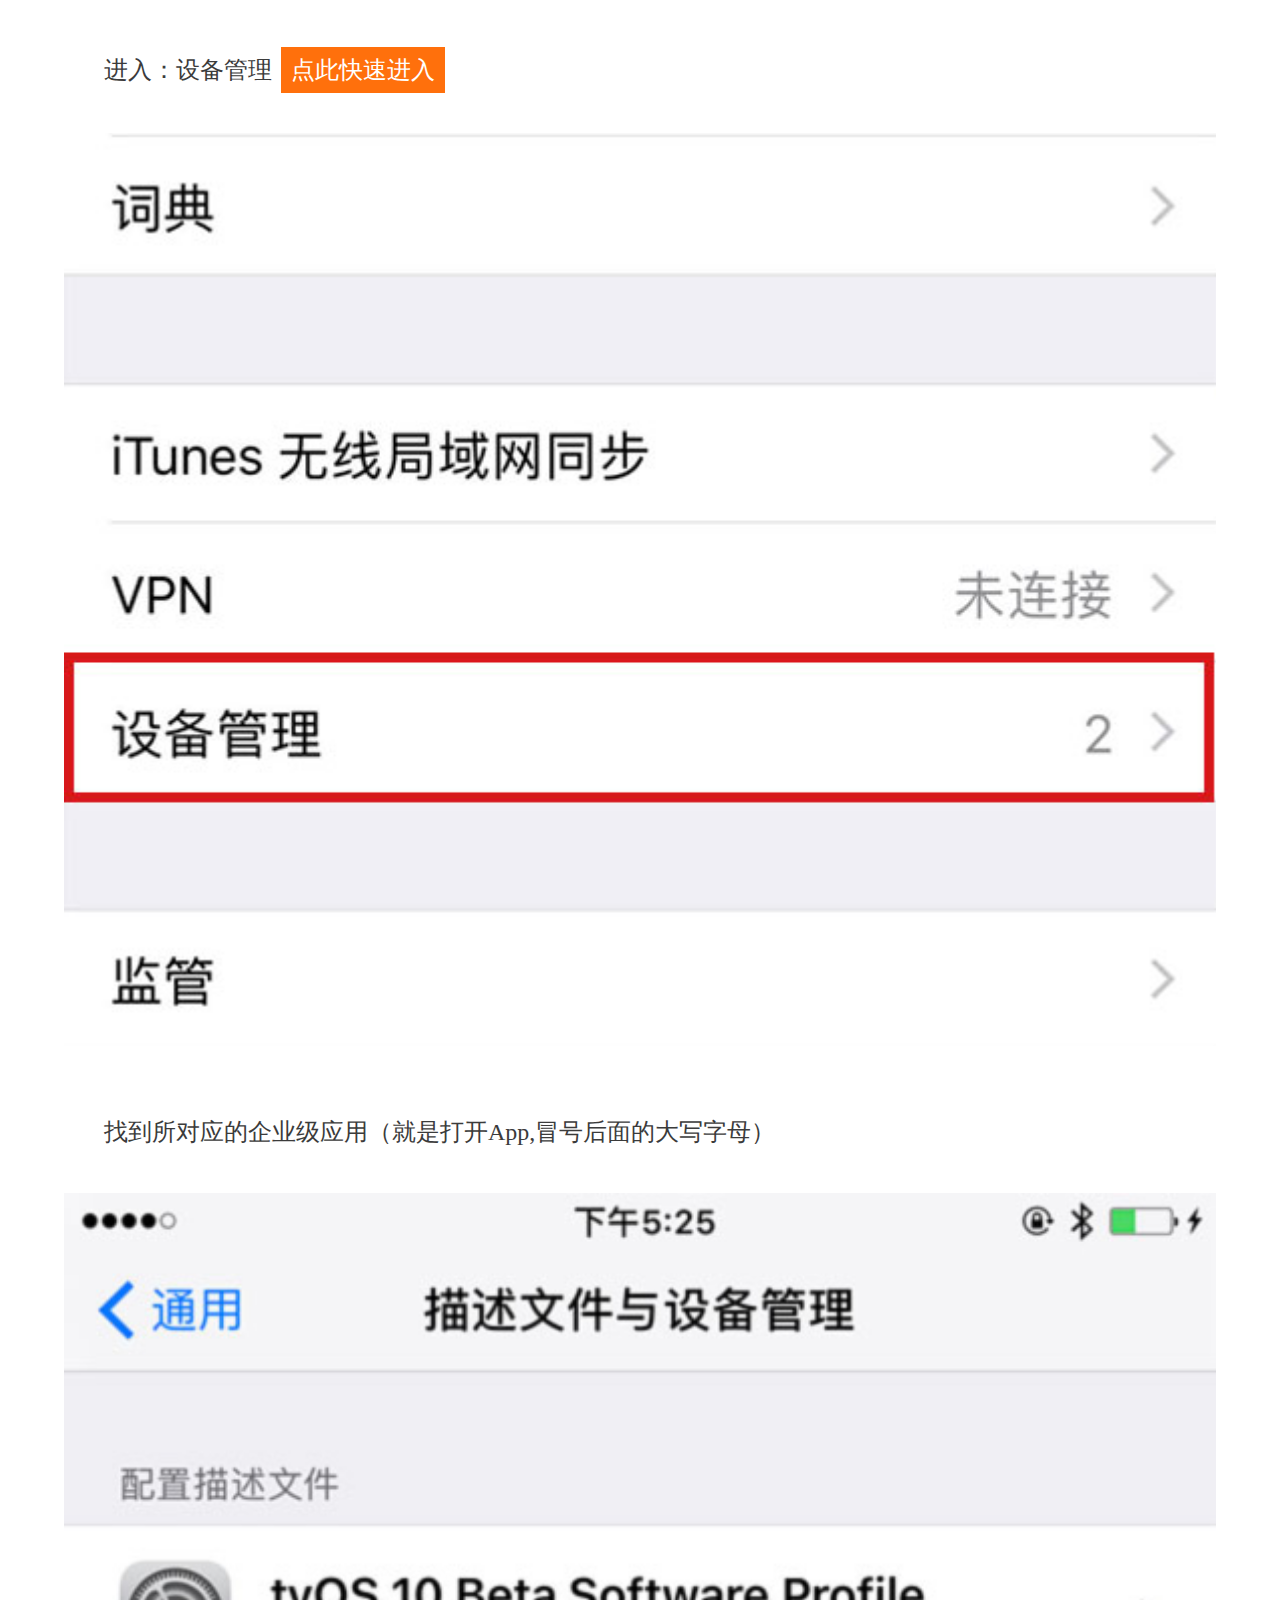
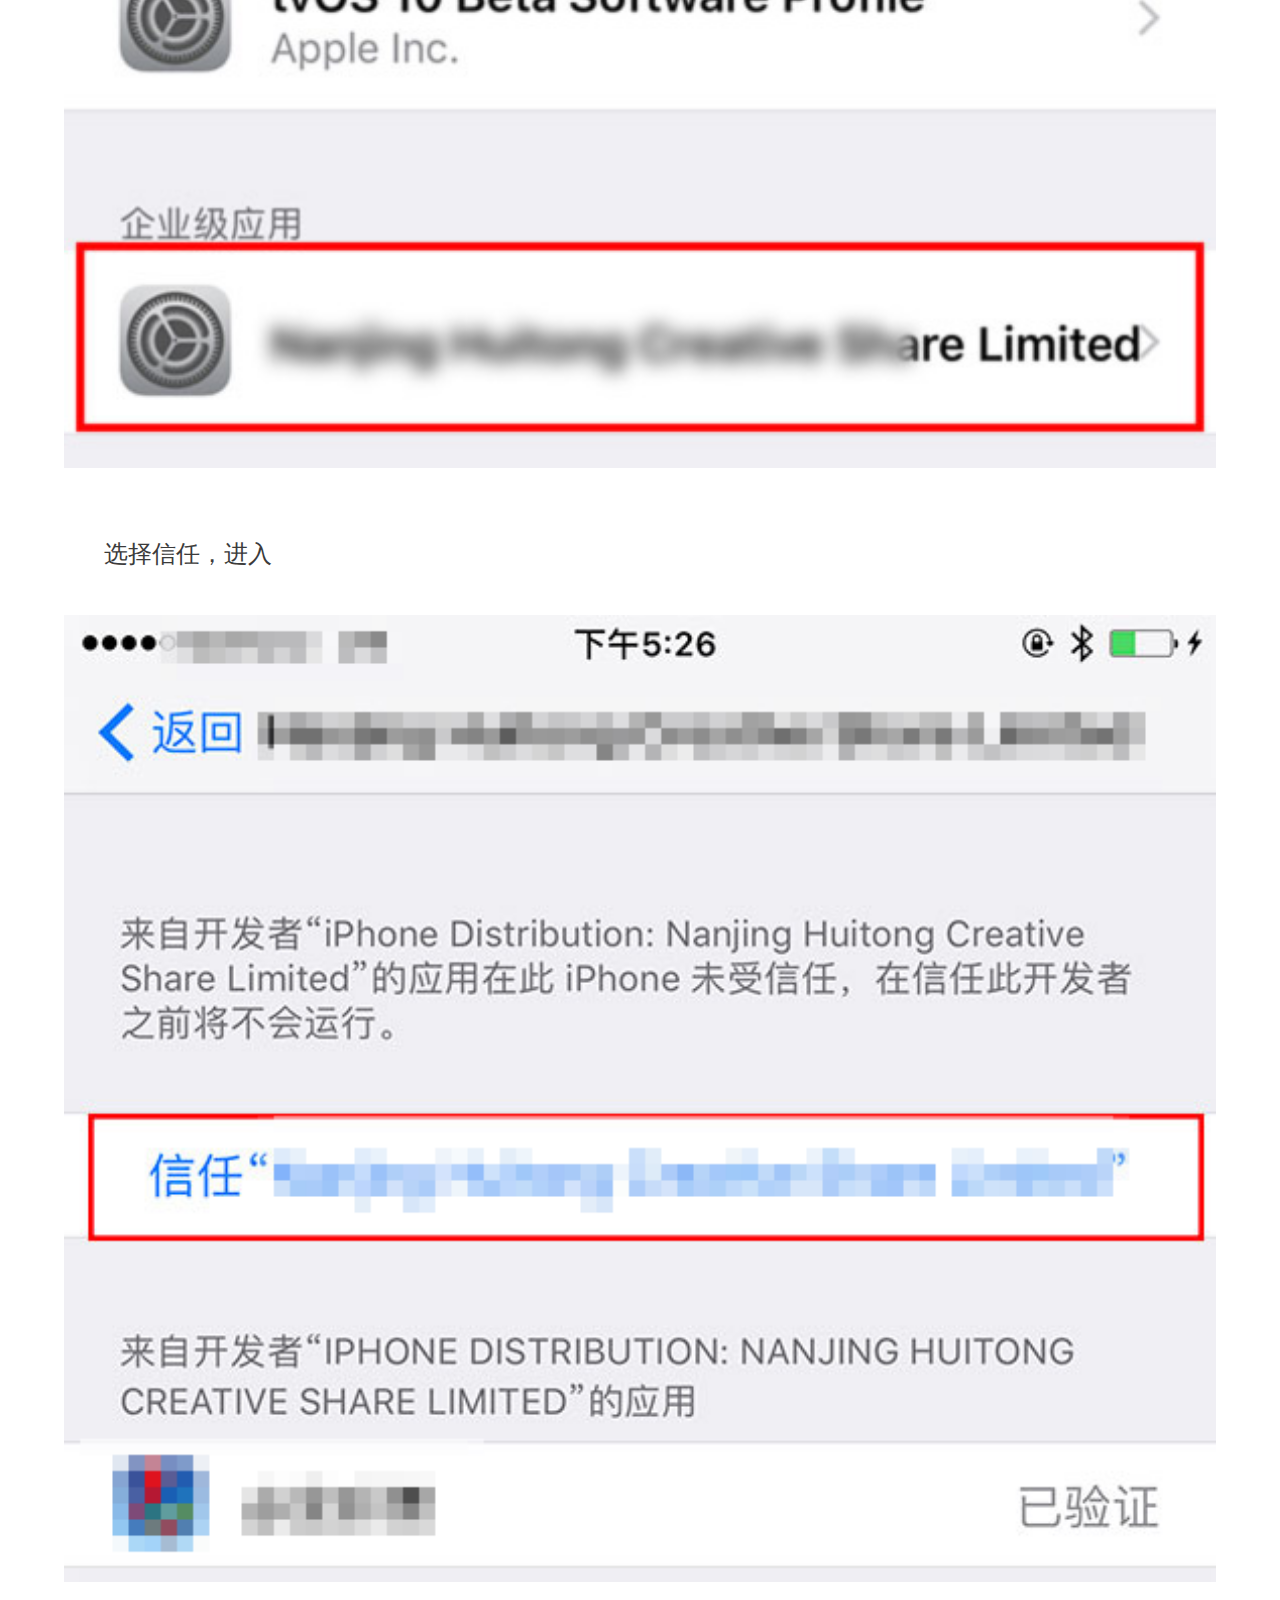
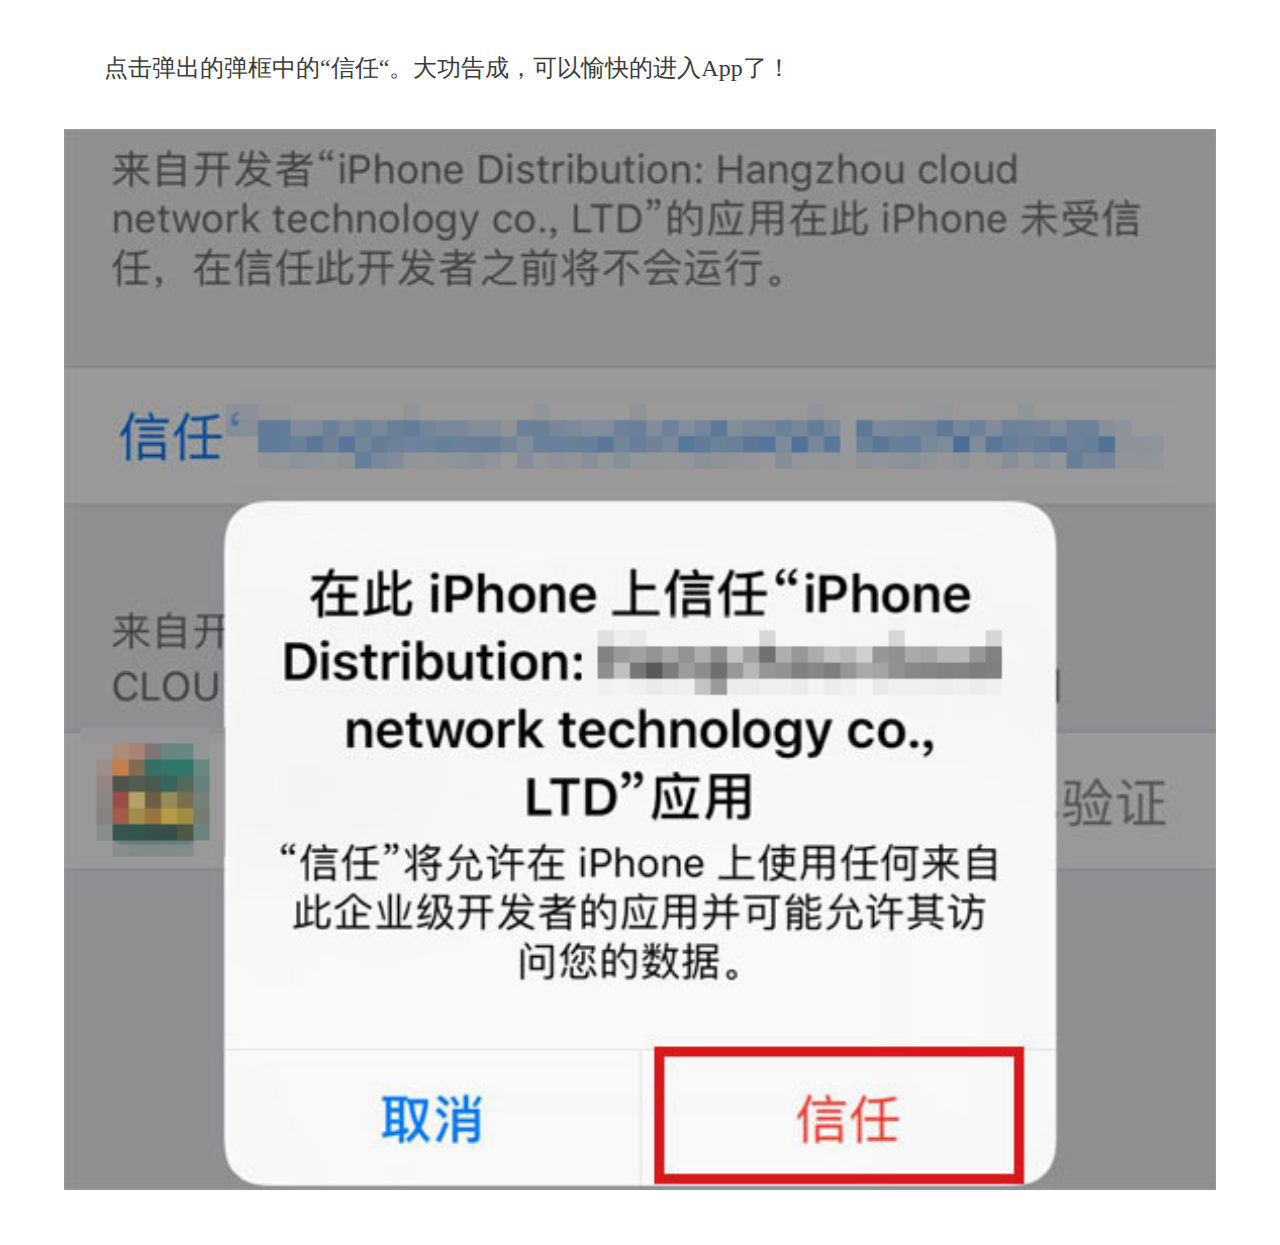
==== commit 14725426: "fix bug" ====
--- a/zz_ios/index.htm
+++ b/zz_ios/index.htm
@@ -57,19 +57,17 @@
 
 //页面解析到当前为止所有的script标签
 
-function getPath(){
-var js = document.scripts;
-//js[js.length - 1] 就是当前的js文件的路径
-js = js[js.length - 1].src.substring(0, js[js.length - 1].src.lastIndexOf("/"));
-//输出当前js文件所在的目录
-console.info(js);
+function getPath(){ 
  
+   return location.href.substring(0,url.lastIndexOf("/"));
+
 }
 
 
 var $id = function(id) { return document.getElementById(id) }
 var isTouchDevice = function() {  return 'ontouchstart' in window || 'onmsgesturechange' in window; }
 window.onload = function(){
+
   var btn = $id("download-btn");
   var el_h1 = $id('name')
   var el_icon = $id('icon_img')
